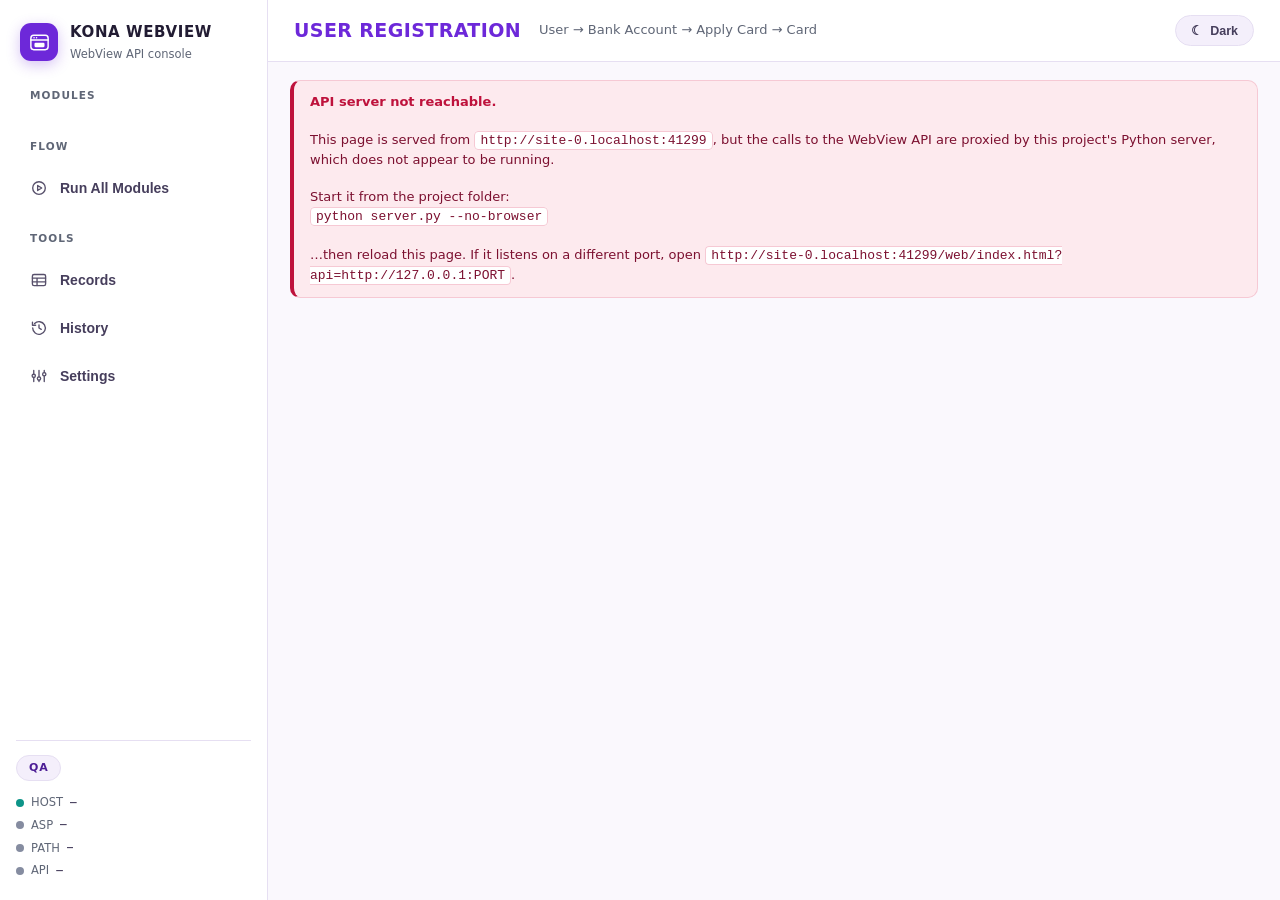
==== web/index.html @ 8cf5c1fc "Commiting the files related to Konaplate webview" ====
<!DOCTYPE html>
<html lang="en">
<head>
<meta charset="utf-8">
<title>KONA WebView Helper</title>
<link rel="stylesheet" href="styles.css">
<script>
  /* set the theme before first paint so there is no flash of the wrong one */
  (function () {
    var saved = null;
    try { saved = localStorage.getItem("konaTheme"); } catch (e) { /* storage blocked */ }
    var dark = saved ? saved === "dark"
      : window.matchMedia && window.matchMedia("(prefers-color-scheme: dark)").matches;
    document.documentElement.setAttribute("data-theme", dark ? "dark" : "light");
  })();
</script>
<link rel="icon" href="data:image/svg+xml,<svg xmlns='http://www.w3.org/2000/svg' viewBox='0 0 32 32'><rect width='32' height='32' rx='8' fill='%236D28D9'/><rect x='6.5' y='8.5' width='19' height='15' rx='3' fill='none' stroke='white' stroke-width='2'/><path d='M6.5 13h19' stroke='white' stroke-width='2'/><rect x='10' y='16' width='12' height='4.6' rx='1.3' fill='white'/></svg>">
</head>
<body>

<div class="shell">

  <!-- ------------------------------------------------ sidebar -->
  <aside class="sidebar">
    <div class="brand">
      <div class="brand__badge">
        <!-- a web view framing a card: the browser chrome plus the card it issues -->
        <svg viewBox="0 0 32 32" width="23" height="23" fill="none" stroke="#fff"
             stroke-width="2" stroke-linejoin="round" stroke-linecap="round">
          <rect x="4" y="6" width="24" height="20" rx="4"/>
          <path d="M4 12.5h24"/>
          <circle cx="8.4" cy="9.3" r="1.05" fill="#fff" stroke="none"/>
          <circle cx="11.9" cy="9.3" r="1.05" fill="#fff" stroke="none"/>
          <rect x="9" y="16.5" width="14" height="6" rx="1.6" fill="#fff" stroke="none"/>
        </svg>
      </div>
      <div>
        <div class="brand__name">KONA WEBVIEW</div>
        <div class="brand__sub">WebView API console</div>
      </div>
    </div>

    <nav class="nav">
      <div class="nav__section">Modules</div>
      <div id="moduleNav" class="nav__group"></div>

      <div class="nav__section">Flow</div>
      <button class="nav__item" data-page="runall">
        <!-- play inside a circle: run the whole chain -->
        <svg class="nav__svg" viewBox="0 0 24 24" fill="none" stroke="currentColor" stroke-width="1.8"
             stroke-linecap="round" stroke-linejoin="round" aria-hidden="true">
          <circle cx="12" cy="12" r="8.4"/><path d="M10.2 8.6 15.6 12l-5.4 3.4z"/>
        </svg> Run All Modules
      </button>

      <div class="nav__section">Tools</div>
      <button class="nav__item" data-page="records">
        <!-- a table: rows of created users and cards -->
        <svg class="nav__svg" viewBox="0 0 24 24" fill="none" stroke="currentColor" stroke-width="1.8"
             stroke-linecap="round" stroke-linejoin="round" aria-hidden="true">
          <rect x="3.2" y="4.6" width="17.6" height="14.8" rx="2.2"/>
          <path d="M3.2 9.4h17.6M3.2 14.4h17.6M9.4 9.4v10"/>
        </svg> Records
      </button>
      <button class="nav__item" data-page="history">
        <!-- a clock with a rewind arrow: past calls -->
        <svg class="nav__svg" viewBox="0 0 24 24" fill="none" stroke="currentColor" stroke-width="1.8"
             stroke-linecap="round" stroke-linejoin="round" aria-hidden="true">
          <path d="M3.6 12a8.4 8.4 0 1 0 2.5-6"/><path d="M3.3 4.2v4.2h4.2"/>
          <path d="M12 7.8V12l3 1.8"/>
        </svg> History
      </button>
      <button class="nav__item" data-page="settings">
        <!-- sliders: the config file -->
        <svg class="nav__svg" viewBox="0 0 24 24" fill="none" stroke="currentColor" stroke-width="1.8"
             stroke-linecap="round" stroke-linejoin="round" aria-hidden="true">
          <path d="M5 4.6v5M5 14v5.4M12 4.6v8.6M12 17.6v1.8M19 4.6v2.8M19 11.8v7.6"/>
          <circle cx="5" cy="11.8" r="2.2"/><circle cx="12" cy="15.4" r="2.2"/><circle cx="19" cy="9.6" r="2.2"/>
        </svg> Settings
      </button>
    </nav>

    <div class="env">
      <span class="env__pill" id="envPill">QA</span>
      <div class="env__row"><i class="dot" id="dotHost"></i> HOST <b id="envHost">—</b></div>
      <div class="env__row"><i class="dot dot--idle"></i> ASP <b id="envAsp">—</b></div>
      <div class="env__row"><i class="dot dot--idle"></i> PATH <b id="envPath">—</b></div>
      <div class="env__row"><i class="dot dot--idle" id="dotApi"></i> API <b id="envApi">—</b></div>
    </div>
  </aside>

  <!-- ------------------------------------------------ main -->
  <main class="main">
    <header class="topbar">
      <h1 id="pageTitle">USER REGISTRATION</h1>
      <div class="crumb">User&nbsp;→&nbsp;Bank Account&nbsp;→&nbsp;Apply Card&nbsp;→&nbsp;Card</div>
      <span class="grow"></span>
      <button class="theme-toggle" id="themeToggle" title="Switch between light and dark">
        <span id="themeIcon">☾</span><span id="themeLabel">Dark</span>
      </button>
    </header>

    <div class="content">

      <!-- ============================== FLOW PAGE -->
      <section class="page" id="page-flow">

        <!-- target -->
        <section class="panel panel--accent">
          <div class="panel__head">
            <span>TARGET</span>
            <span class="panel__hint">Affiliate × webview version · headers are generated per send</span>
          </div>
          <div class="panel__body">
            <div class="row">
              <label class="row__label">Affiliate</label>
              <div class="pills" id="affiliatePills"></div>
            </div>
            <div class="row">
              <label class="row__label">WebView</label>
              <div class="pills" id="versionPills"></div>
            </div>

            <div class="grid">
              <div class="field field--wide">
                <label>Base URL</label>
                <input id="baseUrl" class="mono" spellcheck="false">
              </div>
              <div class="field">
                <label>X-KM-User-AspId</label>
                <input id="aspId" class="mono" spellcheck="false">
              </div>
              <div class="field field--wide">
                <label>X-KM-Access-Key</label>
                <input id="accessKey" class="mono" spellcheck="false">
              </div>
              <div class="field">
                <label>X-KM-Time-Zone</label>
                <input id="timeZone" class="mono" spellcheck="false">
              </div>
              <div class="field field--sm">
                <label>Timeout (s)</label>
                <input id="timeout" class="mono" spellcheck="false">
              </div>
            </div>

            <div class="actions">
              <button class="btn" id="btnPing">Test connection</button>
              <button class="btn" id="btnSaveConn">Save target to config</button>
              <label class="check"><input type="checkbox" id="useProxy"> Use system proxy</label>
              <span class="grow"></span>
              <span class="note" id="connNote"></span>
            </div>
          </div>
        </section>

        <div class="split">

          <!-- request -->
          <section class="panel">
            <div class="panel__head">
              <span>REQUEST</span>
              <span class="panel__hint" id="requestHint">Body · randomized fields</span>
            </div>
            <div class="panel__body">
              <div class="grid">
                <div class="field field--sm">
                  <label>Method</label>
                  <select id="method" class="mono">
                    <option>POST</option><option>GET</option><option>PUT</option>
                    <option>PATCH</option><option>DELETE</option>
                  </select>
                </div>
                <div class="field field--grow">
                  <label>Path</label>
                  <input id="path" class="mono" spellcheck="false">
                </div>
              </div>
              <div class="url" id="urlPreview">—</div>

              <div class="tabs">
                <button class="tab is-active" data-view="form">Form</button>
                <button class="tab" data-view="json">Raw JSON</button>
                <button class="tab" data-view="headers">Extra headers</button>
                <span class="grow"></span>
                <label class="check"><input type="checkbox" id="autoRandom" checked> Randomize before send</label>
                <label class="check"><input type="checkbox" id="saveHistory" checked> Save history</label>
              </div>

              <div class="view" id="view-form"><div id="formFields" class="fields"></div></div>
              <div class="view is-hidden" id="view-json">
                <textarea id="jsonBody" class="mono code" spellcheck="false"></textarea>
              </div>
              <div class="view is-hidden" id="view-headers">
                <p class="note">One <code>Key: value</code> per line. These are added to the generated headers and override them on name clash.</p>
                <textarea id="extraHeaders" class="mono code code--sm" spellcheck="false" placeholder="X-KM-Device-Id: QA-TEST-01"></textarea>
              </div>

              <div class="actions actions--footer">
                <button class="btn btn--primary" id="btnSend">Send Request</button>
                <button class="btn is-hidden" id="btnFetchCard">Fetch card from portal</button>
                <button class="btn" id="btnRandom">Randomize</button>
                <button class="btn" id="btnReset">Reset from config</button>
                <button class="btn" id="btnCurl">Copy cURL</button>
                <button class="btn" id="btnSaveBody">Save body → this target</button>
                <button class="btn" id="btnSaveDefault">Save body → shared default</button>
              </div>
              <div class="note" id="requestNote"></div>
            </div>
          </section>

          <!-- response -->
          <section class="panel">
            <div class="panel__head">
              <span>RESPONSE</span>
              <span class="panel__hint" id="responseMeta">No request sent yet</span>
            </div>
            <div class="panel__body">
              <div class="statusbar">
                <span class="chip chip--idle" id="statusChip">IDLE</span>
                <span class="note mono" id="statusUrl"></span>
              </div>
              <div class="tabs">
                <button class="tab is-active" data-rview="body">Body</button>
                <button class="tab" data-rview="headers">Response headers</button>
                <button class="tab" data-rview="sent">Sent headers</button>
                <button class="tab" data-rview="curl">cURL</button>
              </div>
              <pre class="out" id="out-body">—</pre>
              <pre class="out is-hidden" id="out-headers">—</pre>
              <pre class="out is-hidden" id="out-sent">—</pre>
              <pre class="out is-hidden" id="out-curl">—</pre>
            </div>
          </section>
        </div>

        <!-- session -->
        <section class="panel">
          <div class="panel__head">
            <span>SESSION</span>
            <span class="panel__hint" id="sessionScope">Kept per affiliate × webview version · reuse as {{name}}</span>
          </div>
          <div class="panel__body">
            <div class="chips" id="sessionChips"><span class="note">Empty — send a request and captured values land here</span></div>
            <div class="actions">
              <button class="btn" id="btnLoadSession">Load latest from history</button>
              <button class="btn" id="btnCopySession">Copy JSON</button>
              <button class="btn" id="btnClearSession">Clear this target</button>
              <button class="btn" id="btnClearAllSessions">Clear all targets</button>
              <span class="note" id="sessionOthers"></span>
            </div>
          </div>
        </section>
      </section>

      <!-- ============================== RUN ALL PAGE -->
      <section class="page is-hidden" id="page-runall">
        <section class="panel panel--accent">
          <div class="panel__head">
            <span>RUN ALL MODULES</span>
            <span class="panel__hint">Every module in order, chained on one freshly created user</span>
          </div>
          <div class="panel__body">
            <div class="row">
              <label class="row__label">Target</label>
              <div class="pills" id="runAllTarget"></div>
            </div>

            <div class="actions">
              <label class="check"><input type="checkbox" id="runBoth"> Run V1 and V2, one after the other</label>
              <label class="check"><input type="checkbox" id="runPhysical" checked> Apply a physical card (delivery)</label>
              <label class="check"><input type="checkbox" id="runStopOnFail" checked> Stop on first failure</label>
              <div class="field field--sm">
                <label>Settle (s)</label>
                <input id="runSettle" class="mono" value="8"
                       title="Pause after Bank Account Registration — the ARS record is not visible to the inquiry straight away">
              </div>
            </div>

            <div class="actions actions--footer">
              <button class="btn btn--primary" id="btnRunAll">Run All Modules</button>
              <button class="btn" id="btnRunCancel" disabled>Cancel</button>
              <button class="btn" id="btnRunClear" disabled title="Clear the results above and start fresh">Refresh</button>
              <span class="note" id="runAllNote">Runs User Registration first, then feeds its userId through every later module.</span>
            </div>

            <div id="runProgress" class="runlist"></div>
          </div>
        </section>
      </section>

      <!-- ============================== RECORDS PAGE -->
      <section class="page is-hidden" id="page-records">
        <section class="panel">
          <div class="panel__head">
            <span>REGISTERED USERS &amp; CARDS</span>
            <span class="panel__hint">Built from <code>history\</code> — every successful run is included</span>
          </div>
          <div class="panel__body">
            <div class="stats" id="recordStats"></div>
            <div class="actions">
              <button class="btn" id="btnRefreshRecords">Refresh</button>
              <button class="btn" id="btnRecordsCsv">Download CSV</button>
              <div class="search">
                <svg class="search__icon" viewBox="0 0 24 24" fill="none" stroke="currentColor"
                     stroke-width="2" stroke-linecap="round" aria-hidden="true">
                  <circle cx="10.5" cy="10.5" r="6.2"/><path d="M15.2 15.2 20.5 20.5"/>
                </svg>
                <input id="recordFilter" class="filter" spellcheck="false"
                       placeholder="Search — user ID, login, card no, affiliate, label…">
                <button class="search__clear is-hidden" id="recordFilterClear"
                        title="Clear search" aria-label="Clear search">
                  <svg viewBox="0 0 24 24" fill="none" stroke="currentColor" stroke-width="2.2"
                       stroke-linecap="round" aria-hidden="true">
                    <path d="M6.6 6.6 17.4 17.4M17.4 6.6 6.6 17.4"/>
                  </svg>
                </button>
              </div>
            </div>
            <div class="tablewrap tablewrap--tall">
              <table class="table" id="recordsTable">
                <thead><tr>
                  <th>Registered</th><th>Affiliate</th><th>WV</th><th>User ID</th><th>Login ID</th>
                  <th>Card Apply No</th><th>Mobile Card No</th><th>Physical Card No</th><th>Card Type</th>
                  <th>Next step</th>
                </tr></thead>
                <tbody></tbody>
              </table>
            </div>
            <p class="note" id="recordsNote"></p>
          </div>
        </section>
      </section>

      <!-- ============================== HISTORY PAGE -->
      <section class="page is-hidden" id="page-history">
        <section class="panel">
          <div class="panel__head">
            <span>HISTORY</span>
            <span class="panel__hint">Every call is stored in <code>history\</code> as request + response</span>
          </div>
          <div class="panel__body">
            <div class="actions">
              <button class="btn" id="btnRefreshHistory">Refresh</button>
              <span class="note" id="historyNote"></span>
            </div>
            <div class="tablewrap">
              <table class="table" id="historyTable">
                <thead><tr><th>Time</th><th>Feature</th><th>Affiliate</th><th>WebView</th><th>Status</th><th>ms</th></tr></thead>
                <tbody></tbody>
              </table>
            </div>
            <pre class="out" id="historyDetail">Select a row to see the full request and response</pre>
          </div>
        </section>
      </section>

      <!-- ============================== SETTINGS PAGE -->
      <section class="page is-hidden" id="page-settings">
        <section class="panel panel--accent">
          <div class="panel__head">
            <span>CONFIG.JSON</span>
            <span class="panel__hint">Single source of truth for every request input</span>
          </div>
          <div class="panel__body">
            <p class="note">
              <b>targets</b> — base URL, AspId, access key and endpoint paths per affiliate × version ·
              <b>features[x].body</b> — the default request body ·
              <b>features[x].overrides.TARGET.VERSION</b> — values deep-merged on top for one affiliate+version ·
              <b>features[x].randomize</b> — fields regenerated every send ·
              <b>randomFields</b> — how each random value is built.
            </p>
            <textarea id="configRaw" class="mono code code--tall" spellcheck="false"></textarea>
            <div class="actions actions--footer">
              <button class="btn btn--primary" id="btnSaveConfig">Save config.json</button>
              <button class="btn" id="btnReloadConfig">Reload from disk</button>
              <span class="note" id="configNote"></span>
            </div>
          </div>
        </section>
      </section>

    </div>
  </main>
</div>

<div class="toast" id="toast"></div>
<script src="app.js"></script>
</body>
</html>
---- web/styles.css ----
/* KONA WebView Helper - light + dark console theme
   Lavender/purple brand with turquoise and amber reserved for status.
   Dark mode is a variable swap on [data-theme="dark"]; every rule below reads tokens, so the
   two themes cannot drift apart. Semantic tokens:
     --accent       purple for TEXT, borders and icons on a page surface
     --accent-fill  purple as a BACKGROUND (primary button, active nav/pill/tab)
     --on-accent    text drawn on --accent-fill
   In light mode --accent and --accent-fill are the same purple; in dark they differ, because a
   purple light enough to read on a dark card is too light to carry white text.                */
:root{
  color-scheme:light;
  --bg:#FAF8FD;
  --surface:#FFFFFF;
  --surface-2:#F4EFFB;
  --surface-3:#EDE6F7;
  --line:#E6DFF2;
  --line-soft:#F0EBF8;
  --line-hover:#D5C9EC;
  --accent:#6D28D9;
  --accent-fill:#6D28D9;
  --accent-fill-hover:#5B21B6;
  --on-accent:#FFFFFF;
  --accent-ink:#4C1D95;
  --accent-glow:rgba(109,40,217,.28);
  --accent-ring:rgba(109,40,217,.15);
  --teal:#0D9488;
  --teal-text:#0B7A70;
  --teal-bg:#DCF5F1;
  --amber:#D97706;
  --text:#221C33;
  --text-soft:#463E5C;
  --muted:#5F6676;
  --dot-idle:#858CA0;
  --ok:#166534;
  --ok-bg:#E7F6EC;
  --bad:#BE123C;
  --bad-bg:#FDEAEE;
  --bad-line:#F6C9D4;
  --bad-ink:#7C1030;
  --toast-bg:#2E1065;
  --shadow:rgba(34,28,51,.04);
  --shadow-strong:rgba(46,16,101,.35);
  --mono:Consolas,"Cascadia Mono","Courier New","Malgun Gothic",monospace;
}

[data-theme="dark"]{
  color-scheme:dark;
  --bg:#130C1F;
  --surface:#1B1430;
  --surface-2:#251B3D;
  --surface-3:#30234C;
  --line:#3A2D55;
  --line-soft:#2A2042;
  --line-hover:#53427A;
  --accent:#C4A9FB;
  --accent-fill:#7C3AED;
  --accent-fill-hover:#8B50F5;
  --on-accent:#FFFFFF;
  --accent-ink:#DBCBFF;
  --accent-glow:rgba(124,58,237,.45);
  --accent-ring:rgba(196,169,251,.25);
  --teal:#2DD4BF;
  --teal-text:#5EE7D4;
  --teal-bg:#10322F;
  --amber:#F2A93B;
  --text:#EFE9FA;
  --text-soft:#CCC1E4;
  --muted:#9E93B6;
  --dot-idle:#6F6388;
  --ok:#5FD98B;
  --ok-bg:#16301F;
  --bad:#FF93AA;
  --bad-bg:#371522;
  --bad-line:#5A2435;
  --bad-ink:#FFC2CF;
  --toast-bg:#2A1F45;
  --shadow:rgba(0,0,0,.35);
  --shadow-strong:rgba(0,0,0,.6);
}

*{box-sizing:border-box}
html,body{height:100%}
body{
  margin:0;background:var(--bg);color:var(--text);
  font:14px/1.45 "Segoe UI","Malgun Gothic",system-ui,sans-serif;
}
.is-hidden{display:none !important}
.grow{flex:1}
code{font-family:var(--mono);background:var(--surface-2);color:var(--accent-ink);padding:1px 5px;border-radius:4px}

/* ----------------------------------------------------------- shell */
.shell{display:grid;grid-template-columns:268px 1fr;height:100vh}

/* ----------------------------------------------------------- sidebar */
.sidebar{background:var(--surface);border-right:1px solid var(--line);
  display:flex;flex-direction:column;padding:18px 16px;color:var(--text)}
.brand{display:flex;gap:12px;align-items:center;padding:4px 4px 18px}
.brand__badge{
  width:38px;height:38px;border-radius:11px;background:var(--accent-fill);
  display:grid;place-items:center;flex:0 0 auto;box-shadow:0 4px 14px var(--accent-glow);
}
.brand__name{font-weight:800;font-size:15px;letter-spacing:.6px;color:var(--text)}
.brand__sub{font-size:11.5px;color:var(--muted);margin-top:2px}

.nav{display:flex;flex-direction:column;gap:6px;margin-top:6px}
.nav__item{
  display:flex;align-items:center;gap:12px;width:100%;
  padding:12px 14px;border:0;border-radius:10px;background:transparent;
  color:var(--text-soft);font:600 14px/1 "Segoe UI",sans-serif;cursor:pointer;text-align:left;
}
.nav__item:hover{background:var(--surface-2);color:var(--accent)}
.nav__item.is-active{background:var(--accent-fill);color:var(--on-accent);box-shadow:0 4px 12px var(--accent-glow)}

/* ----------------------------------------------------------- sidebar groups */
.nav__section{
  font-size:10.5px;font-weight:800;letter-spacing:1.1px;text-transform:uppercase;
  color:var(--muted);padding:16px 14px 7px;
}
.nav__section:first-child{padding-top:2px}
.nav__group{display:flex;flex-direction:column;gap:3px}
.nav__item--sub{font-weight:600;font-size:13px;padding:9px 12px;gap:10px}
.nav__svg{width:18px;height:18px;flex:0 0 auto;opacity:.9}
.nav__item.is-active .nav__svg{opacity:1}
.nav__item--sub.is-todo{color:var(--muted)}
.nav__item--sub.is-todo .nav__svg{opacity:.6}
.nav__item--sub.is-todo::after{content:" \00b7 not set";font-size:10.5px;font-weight:500;opacity:.85}

.env{margin-top:auto;border-top:1px solid var(--line);padding-top:14px;font-size:11.5px}
.env__pill{
  display:inline-block;background:var(--surface-2);color:var(--accent-ink);font-weight:800;
  letter-spacing:.8px;padding:4px 12px;border-radius:999px;margin-bottom:10px;font-size:11px;
  border:1px solid var(--line);
}
.env__row{display:flex;align-items:center;gap:7px;color:var(--muted);padding:3px 0}
.env__row b{color:var(--text-soft);font-weight:600;font-family:var(--mono);font-size:11px;
  overflow:hidden;text-overflow:ellipsis;white-space:nowrap}
.dot{width:8px;height:8px;border-radius:50%;background:var(--teal);flex:0 0 auto}
.dot--idle{background:var(--dot-idle)}
.dot--bad{background:var(--amber)}

/* ----------------------------------------------------------- main */
.main{display:flex;flex-direction:column;min-width:0;background:var(--bg)}
.topbar{
  background:var(--surface);border-bottom:1px solid var(--line);
  padding:15px 26px;display:flex;align-items:center;gap:18px;
}
.topbar h1{margin:0;font-size:19px;letter-spacing:.4px;color:var(--accent);font-weight:800}
.crumb{color:var(--muted);font-size:13px}
.theme-toggle{
  border:1px solid var(--line);background:var(--surface-2);border-radius:999px;
  padding:7px 15px;font:700 12.5px "Segoe UI",sans-serif;color:var(--text-soft);cursor:pointer;
  display:flex;align-items:center;gap:7px;flex:0 0 auto;
}
.theme-toggle:hover{border-color:var(--accent);color:var(--accent)}
.content{padding:18px 22px 28px;overflow:auto;flex:1}
.page{display:flex;flex-direction:column;gap:16px}

/* ----------------------------------------------------------- panels */
.panel{background:var(--surface);border:1px solid var(--line);border-radius:12px;overflow:hidden;
  box-shadow:0 1px 2px var(--shadow)}
.panel--accent{border:2px solid var(--accent);box-shadow:0 4px 18px var(--accent-ring)}
.panel__head{
  background:var(--surface-2);color:var(--accent);padding:13px 18px;display:flex;
  justify-content:space-between;align-items:center;gap:16px;font-weight:800;letter-spacing:.8px;
  font-size:13.5px;border-bottom:1px solid var(--line);
}
.panel__hint{font-weight:500;letter-spacing:0;font-size:12px;color:var(--muted);text-align:right}
.panel__hint code{background:var(--surface);color:var(--accent-ink);border:1px solid var(--line)}
.panel__body{padding:16px 18px}
.split{display:grid;grid-template-columns:1fr 1fr;gap:16px;align-items:start}
@media(max-width:1280px){.split{grid-template-columns:1fr}}

/* ----------------------------------------------------------- controls */
.row{display:flex;align-items:center;gap:14px;margin-bottom:10px}
.row__label{width:86px;font-weight:700;font-size:11.5px;color:var(--muted);letter-spacing:.6px;text-transform:uppercase}
.pills{display:flex;gap:8px;flex-wrap:wrap}
.pill{
  border:1px solid var(--line);background:var(--surface);border-radius:999px;padding:8px 18px;
  font-weight:700;font-size:13px;color:var(--text-soft);cursor:pointer;
}
.pill:hover{border-color:var(--accent);color:var(--accent);background:var(--surface-2)}
.pill.is-on{background:var(--accent-fill);border-color:var(--accent-fill);color:var(--on-accent)}
/* offered but not usable yet - no access key configured for that target */
.pill--todo{color:var(--muted);border-style:dashed}
.pill--todo::after{content:" \00b7 no key";font-size:10.5px;font-weight:600;opacity:.85}
.pill--todo.is-on{background:var(--surface-3);border-color:var(--amber);color:var(--text-soft)}

.grid{display:flex;flex-wrap:wrap;gap:12px;margin-top:6px}
.field{display:flex;flex-direction:column;gap:5px;min-width:180px}
.field--wide{flex:2 1 320px}
.field--grow{flex:3 1 280px}
.field--sm{width:120px;min-width:120px;flex:0 0 auto}
.field label{font-size:11px;font-weight:700;color:var(--muted);letter-spacing:.7px;text-transform:uppercase}
input,select,textarea{
  font-family:inherit;font-size:13.5px;color:var(--text);background:var(--surface);
  border:1px solid var(--line);border-radius:9px;padding:9px 11px;outline:none;width:100%;
}
input:hover,select:hover,textarea:hover{border-color:var(--line-hover)}
input:focus,select:focus,textarea:focus{border-color:var(--accent);box-shadow:0 0 0 3px var(--accent-ring)}
.mono{font-family:var(--mono);font-size:13px}
.code{width:100%;min-height:330px;resize:vertical;line-height:1.5;background:var(--surface)}
.code--sm{min-height:110px}
.code--tall{min-height:520px}
.url{
  margin:10px 0 2px;font-family:var(--mono);font-size:12px;color:var(--text-soft);
  background:var(--surface-2);border:1px solid var(--line);border-radius:8px;padding:7px 10px;
  overflow:hidden;text-overflow:ellipsis;white-space:nowrap;
}

.btn{
  border:1px solid var(--line);background:var(--surface);border-radius:9px;padding:9px 15px;
  font:700 13px "Segoe UI",sans-serif;color:var(--text-soft);cursor:pointer;
}
.btn:hover{background:var(--surface-2);border-color:var(--accent);color:var(--accent)}
.btn:disabled{opacity:.55;cursor:default}
.btn--primary{background:var(--accent-fill);border-color:var(--accent-fill);color:var(--on-accent);
  padding:10px 24px;box-shadow:0 2px 8px var(--accent-ring)}
.btn--primary:hover{background:var(--accent-fill-hover);border-color:var(--accent-fill-hover);color:var(--on-accent)}
.actions{display:flex;align-items:center;gap:9px;flex-wrap:wrap;margin-top:12px}
.actions--footer{border-top:1px solid var(--line-soft);padding-top:13px;margin-top:14px}
.check{display:flex;align-items:center;gap:6px;font-size:12.5px;color:var(--text-soft);font-weight:600;cursor:pointer}
.check input{width:auto;accent-color:var(--accent-fill)}
.note{font-size:12px;color:var(--muted)}

/* ----------------------------------------------------------- tabs */
.tabs{display:flex;align-items:center;gap:6px;border-bottom:1px solid var(--line);margin:14px 0 12px;padding-bottom:9px;flex-wrap:wrap}
.tab{
  border:1px solid transparent;background:transparent;border-radius:8px;padding:6px 13px;
  font:700 12.5px "Segoe UI",sans-serif;color:var(--muted);cursor:pointer;
}
.tab:hover{background:var(--surface-2);color:var(--accent)}
.tab.is-active{background:var(--accent-fill);color:var(--on-accent)}

/* ----------------------------------------------------------- dynamic form */
.fields{display:flex;flex-direction:column;gap:8px;max-height:430px;overflow:auto;padding-right:4px}
.frow{display:grid;grid-template-columns:185px 1fr;align-items:center;gap:12px}
.frow>label{font-size:12px;font-weight:700;color:var(--text-soft);display:flex;align-items:center;gap:7px}
.frow input,.frow select,.frow textarea{background:var(--surface)}
.frow textarea{min-height:52px;resize:vertical}
.frow--auto input{background:var(--surface-2);color:var(--accent);font-weight:600}
.fgroup{margin-top:10px;padding-top:9px;border-top:1px solid var(--line-soft);font-size:11px;font-weight:800;
  letter-spacing:.8px;color:var(--muted);text-transform:uppercase}
.tag{background:var(--accent-fill);color:var(--on-accent);border-radius:999px;font-size:9.5px;font-weight:800;
  letter-spacing:.5px;padding:2px 7px}
.tag--type{background:var(--surface-3);color:var(--accent-ink)}
.tag--ok{background:var(--ok-bg);color:var(--ok);text-transform:none;letter-spacing:0}
.tag--warn{background:var(--bad-bg);color:var(--bad);text-transform:none;letter-spacing:0}

/* ----------------------------------------------------------- response */
.statusbar{display:flex;align-items:center;gap:12px;min-height:28px}
.chip{border-radius:999px;padding:4px 13px;font-weight:800;font-size:12px;letter-spacing:.5px}
.chip--idle{background:var(--surface-3);color:var(--muted)}
.chip--ok{background:var(--ok-bg);color:var(--ok)}
.chip--bad{background:var(--bad-bg);color:var(--bad)}
.chip--busy{background:var(--surface-2);color:var(--accent)}
.out{
  font-family:var(--mono);font-size:12.5px;line-height:1.5;background:var(--surface);
  border:1px solid var(--line);color:var(--text-soft);
  border-radius:10px;padding:12px;margin:0;max-height:430px;overflow:auto;white-space:pre-wrap;word-break:break-word;
}

/* ----------------------------------------------------------- session + history */
.chips{display:flex;flex-wrap:wrap;gap:8px}
.schip{background:var(--surface-2);border:1px solid var(--line);border-radius:8px;
  padding:6px 11px;font-family:var(--mono);font-size:12px;color:var(--text-soft);cursor:pointer}
.schip b{color:var(--accent);font-weight:800}
.schip:hover{background:var(--surface-3);border-color:var(--accent)}
.tablewrap{max-height:320px;overflow:auto;border:1px solid var(--line);border-radius:10px;margin:10px 0}
.tablewrap--tall{max-height:min(58vh,620px)}

/* record ledger */
.stats{display:flex;gap:10px;flex-wrap:wrap;margin-bottom:4px}
.stat{background:var(--surface-2);border:1px solid var(--line);border-radius:9px;
  padding:8px 14px;font-size:12.5px;color:var(--text-soft);font-weight:600}
.stat b{font-size:16px;color:var(--accent);margin-right:5px;font-weight:800}
.stat--virtual b{color:var(--teal-text)}
.stat--physical b{color:var(--accent-ink)}
.search{position:relative;display:flex;align-items:center;flex:1 1 260px;min-width:220px;max-width:460px}
.search .filter{width:100%;padding-left:36px;padding-right:36px}
.search__icon{position:absolute;left:12px;width:15px;height:15px;color:var(--muted);pointer-events:none}
.search:focus-within .search__icon{color:var(--accent)}
.search__clear{
  position:absolute;right:7px;display:grid;place-items:center;width:24px;height:24px;
  border:0;border-radius:7px;background:transparent;color:var(--muted);cursor:pointer;padding:0;
}
.search__clear svg{width:13px;height:13px}
.search__clear:hover{background:var(--surface-3);color:var(--accent)}
.lbl{display:inline-block;border-radius:999px;padding:3px 11px;font-size:11px;font-weight:800;
  letter-spacing:.3px;font-family:"Segoe UI",sans-serif;white-space:nowrap}
.lbl--physical{background:var(--surface-3);color:var(--accent-ink)}
.lbl--virtual{background:var(--teal-bg);color:var(--teal-text)}
.lbl--none{background:var(--surface-3);color:var(--muted)}
.btn--mini{padding:4px 11px;font-size:11.5px;border-radius:7px;white-space:nowrap;
  font-family:"Segoe UI",sans-serif}
.done{color:var(--ok);font-weight:700;font-size:11px;letter-spacing:.3px;
  font-family:"Segoe UI",sans-serif}

.table{width:100%;border-collapse:collapse;font-size:12.5px}
.table th{position:sticky;top:0;background:var(--surface-2);text-align:left;padding:9px 12px;
  font-size:11px;letter-spacing:.7px;text-transform:uppercase;color:var(--muted);border-bottom:1px solid var(--line)}
.table td{padding:8px 12px;border-bottom:1px solid var(--line-soft);font-family:var(--mono);color:var(--text-soft)}
.table tbody tr{cursor:pointer}
.table tbody tr:hover{background:var(--bg)}
.table tr.is-sel{background:var(--surface-2)}
.st-ok{color:var(--ok);font-weight:700}
.st-bad{color:var(--bad);font-weight:700}

/* ----------------------------------------------------------- run all */
.runlist{margin-top:16px;display:flex;flex-direction:column;gap:6px}
.runhead{
  margin-top:10px;padding:9px 14px;border-radius:9px;background:var(--surface-2);
  border:1px solid var(--line);font-weight:800;letter-spacing:.7px;font-size:12px;
  text-transform:uppercase;color:var(--accent);
}
.runstep{
  display:grid;grid-template-columns:20px 220px 1fr;align-items:center;gap:12px;
  padding:9px 14px;border:1px solid var(--line);border-radius:9px;background:var(--surface);font-size:13px;
}
.runstep__name{font-weight:700;color:var(--text-soft)}
.runstep__msg{font-family:var(--mono);font-size:12px;color:var(--muted);overflow:hidden;text-overflow:ellipsis}
.runstep__mark{width:11px;height:11px;border-radius:50%;background:var(--line-hover);justify-self:center}
.runstep.is-busy .runstep__mark{background:var(--accent-fill);animation:runpulse 1s ease-in-out infinite}
.runstep.is-busy .runstep__msg{color:var(--accent)}
.runstep.is-ok .runstep__mark{background:var(--ok)}
.runstep.is-ok .runstep__msg{color:var(--ok)}
.runstep.is-warn .runstep__mark{background:var(--amber)}
.runstep.is-warn .runstep__msg{color:var(--amber)}
.runstep.is-fail{border-color:var(--bad-line);background:var(--bad-bg)}
.runstep.is-fail .runstep__mark{background:var(--bad)}
.runstep.is-fail .runstep__msg{color:var(--bad)}
.runstep.is-skip{opacity:.65}
@keyframes runpulse{0%,100%{opacity:1}50%{opacity:.35}}
.runsummary{
  margin:4px 0 6px;padding:11px 14px;border-radius:9px;font-weight:700;font-size:13px;
  border:1px solid var(--line);
}
.runsummary.is-ok{background:var(--ok-bg);color:var(--ok);border-color:var(--ok)}
.runsummary.is-bad{background:var(--bad-bg);color:var(--bad);border-color:var(--bad-line)}

/* ----------------------------------------------------------- banner */
.banner{
  background:var(--bad-bg);border:1px solid var(--bad-line);border-left:4px solid var(--bad);
  color:var(--bad-ink);border-radius:10px;padding:12px 16px;font-size:13px;
}
.banner b{color:var(--bad)}
.banner code{background:var(--surface);color:var(--bad-ink);border:1px solid var(--bad-line)}

/* ----------------------------------------------------------- toast */
.toast{
  position:fixed;right:22px;bottom:22px;background:var(--toast-bg);color:#fff;
  padding:12px 18px;border-radius:10px;font-size:13px;font-weight:600;opacity:0;
  transform:translateY(10px);transition:.22s;pointer-events:none;max-width:460px;
  box-shadow:0 10px 28px var(--shadow-strong);border-left:4px solid var(--accent);
}
.toast.is-on{opacity:1;transform:none}
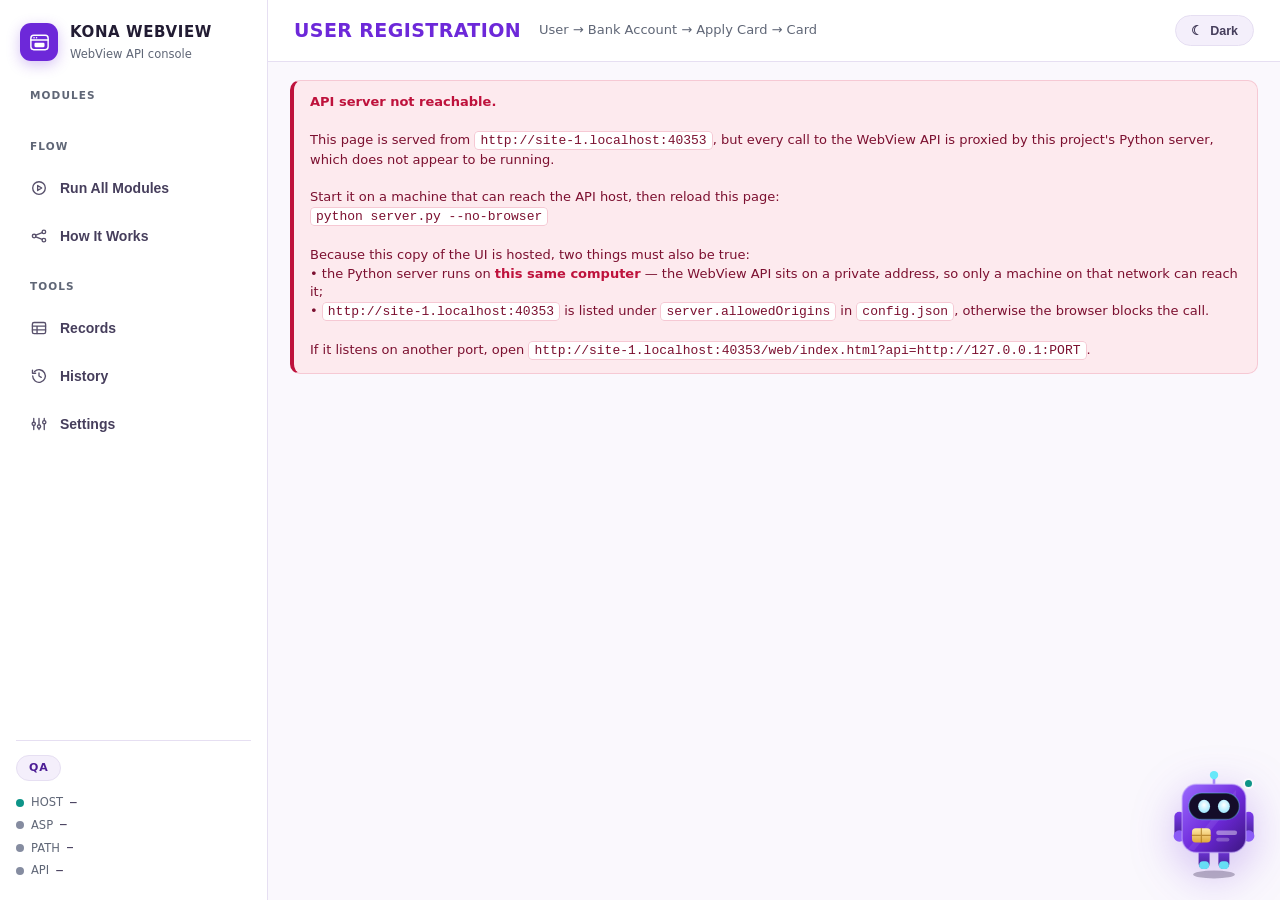
==== commit 6e8272af: "Update AI Agent, Create How It works and also works on Two menu's (User Reg, Bank AC Reg)" ====
--- a/web/index.html
+++ b/web/index.html
@@ -4,6 +4,8 @@
 <meta charset="utf-8">
 <title>KONA WebView Helper</title>
 <link rel="stylesheet" href="styles.css">
+<link rel="stylesheet" href="flowchart.css">
+<link rel="stylesheet" href="assistant.css">
 <script>
   /* set the theme before first paint so there is no flash of the wrong one */
   (function () {
@@ -52,6 +54,15 @@
           <circle cx="12" cy="12" r="8.4"/><path d="M10.2 8.6 15.6 12l-5.4 3.4z"/>
         </svg> Run All Modules
       </button>
+      <button class="nav__item" data-page="howitworks">
+        <!-- three linked nodes: the shape of the chain this page explains -->
+        <svg class="nav__svg" viewBox="0 0 24 24" fill="none" stroke="currentColor" stroke-width="1.8"
+             stroke-linecap="round" stroke-linejoin="round" aria-hidden="true">
+          <circle cx="5.5" cy="12" r="2.4"/><circle cx="18.5" cy="6.5" r="2.4"/>
+          <circle cx="18.5" cy="17.5" r="2.4"/>
+          <path d="M7.7 10.9 16.3 7.6M7.7 13.1 16.3 16.4"/>
+        </svg> How It Works
+      </button>
 
       <div class="nav__section">Tools</div>
       <button class="nav__item" data-page="records">
@@ -121,6 +132,22 @@
               <div class="pills" id="versionPills"></div>
             </div>
 
+            <div class="row">
+              <label class="row__label">Project</label>
+              <div class="projectrow">
+                <select id="projectPick" class="mono"></select>
+                <input id="projectName" class="mono" spellcheck="false" hidden
+                       placeholder="Project Name exactly as it appears in the portal">
+                <button class="btn" id="btnRefreshProjects" title="Re-read this affiliate&#39;s projects from the portal">&#8635;</button>
+                <button class="btn" id="btnLoadProject">Load from portal</button>
+              </div>
+            </div>
+            <p class="note" id="projectNote">
+              Pick one of this affiliate&#39;s own projects and load it: the ASP ID and Access Key
+              below are filled from that project, and only that project&#39;s card services become
+              the serviceId choices on Apply Card.
+            </p>
+
             <div class="grid">
               <div class="field field--wide">
                 <label>Base URL</label>
@@ -163,6 +190,13 @@
               <span class="panel__hint" id="requestHint">Body · randomized fields</span>
             </div>
             <div class="panel__body">
+              <!-- shown only for a module that has variants: each one is its own cURL -->
+              <div class="row row--variant is-hidden" id="variantRow">
+                <label class="row__label">Request</label>
+                <div class="pills" id="variantPills"></div>
+              </div>
+              <p class="note variantnote is-hidden" id="variantNote"></p>
+
               <div class="grid">
                 <div class="field field--sm">
                   <label>Method</label>
@@ -258,7 +292,7 @@
         <section class="panel panel--accent">
           <div class="panel__head">
             <span>RUN ALL MODULES</span>
-            <span class="panel__hint">Every module in order, chained on one freshly created user</span>
+            <span class="panel__hint">The modules you tick, in order, chained on one user</span>
           </div>
           <div class="panel__body">
             <div class="row">
@@ -266,9 +300,31 @@
               <div class="pills" id="runAllTarget"></div>
             </div>
 
+            <div class="row">
+              <label class="row__label">Project</label>
+              <div class="projectrow">
+                <select id="runProjectPick" class="mono"></select>
+                <input id="runProjectName" class="mono" spellcheck="false" hidden
+                       placeholder="Project Name exactly as it appears in the portal">
+                <button class="btn" id="btnRunLoadProject">Load from portal</button>
+              </div>
+            </div>
+            <div class="row">
+              <label class="row__label">Service ID</label>
+              <div class="projectrow">
+                <select id="runServiceId" class="mono select--narrow"></select>
+              </div>
+            </div>
+            <p class="note" id="runProjectNote"></p>
+
+            <div class="row">
+              <label class="row__label">Modules</label>
+              <div class="modpicks" id="runModules"></div>
+            </div>
+            <p class="note" id="runModulesNote"></p>
+
             <div class="actions">
               <label class="check"><input type="checkbox" id="runBoth"> Run V1 and V2, one after the other</label>
-              <label class="check"><input type="checkbox" id="runPhysical" checked> Apply a physical card (delivery)</label>
               <label class="check"><input type="checkbox" id="runStopOnFail" checked> Stop on first failure</label>
               <div class="field field--sm">
                 <label>Settle (s)</label>
@@ -281,10 +337,50 @@
               <button class="btn btn--primary" id="btnRunAll">Run All Modules</button>
               <button class="btn" id="btnRunCancel" disabled>Cancel</button>
               <button class="btn" id="btnRunClear" disabled title="Clear the results above and start fresh">Refresh</button>
-              <span class="note" id="runAllNote">Runs User Registration first, then feeds its userId through every later module.</span>
+              <span class="note" id="runAllNote">Runs the ticked modules in order, feeding each result into the next.</span>
             </div>
 
             <div id="runProgress" class="runlist"></div>
+          </div>
+        </section>
+      </section>
+
+      <!-- ============================== HOW IT WORKS PAGE -->
+      <section class="page is-hidden" id="page-howitworks">
+        <section class="panel panel--accent">
+          <div class="panel__head">
+            <span>THE CHAIN</span>
+            <span class="panel__hint">Six calls, each one feeding the next</span>
+          </div>
+          <div class="panel__body">
+            <div class="flowbar">
+              <button class="btn btn--primary" id="flowPlay">Play</button>
+              <button class="btn" id="flowRecord" title="Record the animation as an MP4 file">
+                Download MP4</button>
+              <span class="flowbar__state" id="flowState"></span>
+              <span class="flowbar__spacer"></span>
+              <span class="flowbar__hint">Click any step to read about it</span>
+            </div>
+            <p class="note flowrec" id="flowRecNote" hidden></p>
+
+            <div class="flowwrap" id="flowChainHost"></div>
+
+            <div class="flowlegend">
+              <span class="flowlegend__i"><span class="flowlegend__sw flowlegend__sw--now"></span>
+                Running now</span>
+              <span class="flowlegend__i"><span class="flowlegend__sw flowlegend__sw--done"></span>
+                Done, value captured</span>
+              <span class="flowlegend__i"><span class="flowlegend__sw"></span>Waiting</span>
+              <span class="flowlegend__i"><span class="flowlegend__sw flowlegend__sw--portal"></span>
+                Comes from the User Portal</span>
+            </div>
+
+            <div class="flowdetail" id="flowDetail"></div>
+
+            <p class="note" style="margin-top:12px">
+              The written version of all this, for someone who has never opened the tool, is
+              <code>docs/HOW-IT-WORKS.md</code> in the project folder.
+            </p>
           </div>
         </section>
       </section>
@@ -320,7 +416,8 @@
             <div class="tablewrap tablewrap--tall">
               <table class="table" id="recordsTable">
                 <thead><tr>
-                  <th>Registered</th><th>Affiliate</th><th>WV</th><th>User ID</th><th>Login ID</th>
+                  <th>Registered</th><th>Affiliate</th><th>WV</th><th>Project Name</th>
+                  <th>User ID</th><th>Login ID</th>
                   <th>Card Apply No</th><th>Mobile Card No</th><th>Physical Card No</th><th>Card Type</th>
                   <th>Next step</th>
                 </tr></thead>
@@ -346,7 +443,7 @@
             </div>
             <div class="tablewrap">
               <table class="table" id="historyTable">
-                <thead><tr><th>Time</th><th>Feature</th><th>Affiliate</th><th>WebView</th><th>Status</th><th>ms</th></tr></thead>
+                <thead><tr><th>Time</th><th>Feature</th><th>Affiliate</th><th>WebView</th><th>Project Name</th><th>Status</th><th>ms</th></tr></thead>
                 <tbody></tbody>
               </table>
             </div>
@@ -386,5 +483,8 @@
 
 <div class="toast" id="toast"></div>
 <script src="app.js"></script>
+<script src="flowchart.js"></script>
+<script src="flowvideo.js"></script>
+<script src="assistant.js"></script>
 </body>
 </html>
--- a/web/styles.css
+++ b/web/styles.css
@@ -182,7 +182,6 @@
 .pill.is-on{background:var(--accent-fill);border-color:var(--accent-fill);color:var(--on-accent)}
 /* offered but not usable yet - no access key configured for that target */
 .pill--todo{color:var(--muted);border-style:dashed}
-.pill--todo::after{content:" \00b7 no key";font-size:10.5px;font-weight:600;opacity:.85}
 .pill--todo.is-on{background:var(--surface-3);border-color:var(--amber);color:var(--text-soft)}
 
 .grid{display:flex;flex-wrap:wrap;gap:12px;margin-top:6px}
@@ -220,6 +219,21 @@
 .actions--footer{border-top:1px solid var(--line-soft);padding-top:13px;margin-top:14px}
 .check{display:flex;align-items:center;gap:6px;font-size:12.5px;color:var(--text-soft);font-weight:600;cursor:pointer}
 .check input{width:auto;accent-color:var(--accent-fill)}
+
+/* Run All module picker - one tick box per module, wrapping across the row */
+.modpicks{display:flex;align-items:center;gap:8px 16px;flex-wrap:wrap;flex:1 1 auto;min-width:0}
+.modpick{display:flex;align-items:center;gap:6px;font-size:12.5px;font-weight:600;
+  color:var(--text-soft);cursor:pointer;white-space:nowrap}
+.modpick input{width:auto;accent-color:var(--accent-fill)}
+/* a module that belongs under another one is marked the same way as in the sidebar */
+.modpick--child{color:var(--muted);padding-left:11px;border-left:2px solid var(--line)}
+/* the card type belongs to Apply Card, so it is indented under it rather than listed beside it */
+.modpick--sub{font-weight:500;color:var(--muted);margin-left:-6px;padding-left:12px;
+  border-left:2px solid var(--line)}
+.modpick--sub.is-off{opacity:.5}
+.btn--link{background:none;border:none;padding:0 2px;color:var(--accent);font-weight:700;
+  font-size:12px;text-decoration:underline;cursor:pointer}
+.btn--link:hover{color:var(--accent-fill)}
 .note{font-size:12px;color:var(--muted)}
 
 /* ----------------------------------------------------------- tabs */
@@ -233,8 +247,20 @@
 
 /* ----------------------------------------------------------- dynamic form */
 .fields{display:flex;flex-direction:column;gap:8px;max-height:430px;overflow:auto;padding-right:4px}
-.frow{display:grid;grid-template-columns:185px 1fr;align-items:center;gap:12px}
-.frow>label{font-size:12px;font-weight:700;color:var(--text-soft);display:flex;align-items:center;gap:7px}
+/* the variant switcher: one module page, several separate requests behind it */
+.row--variant{margin-bottom:10px}
+/* a small info mark on anything that carries its own tooltip, so the hover is discoverable */
+.pill--hint::after,.modpick--hint::after{content:" \24D8";opacity:.7;font-size:11px}
+.variantnote{margin:-4px 0 12px;font-size:11.5px}
+.row--variant.is-hidden,.variantnote.is-hidden{display:none}
+
+.frow{display:grid;grid-template-columns:210px minmax(0,1fr);align-items:center;gap:12px}
+/* The label holds the field name plus its resolved-value tag. It may wrap onto a second line -
+   a long name with a long value does not fit one - and the row grows to show it. It must NOT
+   be clipped: that is what hid the cardApplyNo tag while the shorter userId one showed. */
+.frow>label{font-size:12px;font-weight:700;color:var(--text-soft);display:flex;
+  align-items:center;flex-wrap:wrap;gap:4px 7px;min-width:0;padding:3px 0}
+.frow>label .tag{max-width:100%;overflow:hidden;text-overflow:ellipsis;white-space:nowrap}
 .frow input,.frow select,.frow textarea{background:var(--surface)}
 .frow textarea{min-height:52px;resize:vertical}
 .frow--auto input{background:var(--surface-2);color:var(--accent);font-weight:600}
@@ -353,3 +379,12 @@
   box-shadow:0 10px 28px var(--shadow-strong);border-left:4px solid var(--accent);
 }
 .toast.is-on{opacity:1;transform:none}
+
+/* ----------------------------------------------------------- project row */
+.projectrow{display:flex;gap:9px;align-items:center;flex:1 1 auto;min-width:0}
+.projectrow input,.projectrow select{flex:1 1 auto;min-width:0}
+.projectrow input[hidden]{display:none}
+.projectrow .btn{flex:0 0 auto}
+/* the refresh glyph sits next to Load from portal - keep it square, not word-width */
+#btnRefreshProjects{padding:0 11px;font-size:15px;line-height:1}
+.select--narrow{max-width:340px}
--- a/web/flowchart.css
+++ b/web/flowchart.css
@@ -0,0 +1,146 @@
+/* ============================================================================
+   How It Works - the two animated diagrams.
+   Every colour is a theme token, so the diagrams follow light and dark mode
+   without a second set of rules.
+   ========================================================================== */
+
+.flowwrap{
+  overflow-x:auto;padding:4px 0 8px;
+  background:
+    radial-gradient(circle at 18% 0%,var(--accent-ring),transparent 58%),
+    var(--surface-2);
+  border:1px solid var(--line);border-radius:14px;
+}
+.flowsvg{display:block;width:100%;min-width:980px;height:auto}
+
+/* ------------------------------------------------------------- the boxes */
+.flowbox{fill:var(--surface);stroke:var(--line-hover);stroke-width:1.4}
+rect.flowbox--portal{fill:var(--teal-bg);stroke:var(--teal);stroke-opacity:.55}
+.flowbox__t{fill:var(--text);font-size:15px;font-weight:800;letter-spacing:.2px}
+.flowbox__s{fill:var(--muted);font-size:12px;font-weight:600}
+
+/* ------------------------------------------------------------ the arrows */
+.flowlink{fill:none;stroke:var(--line-hover);stroke-width:2.2}
+.flowlink--soft{stroke-dasharray:5 5;stroke-width:1.8;opacity:.8}
+.flowlink--portal{stroke:var(--teal);stroke-dasharray:5 5;opacity:.45;transition:opacity .3s ease}
+.flowlink--portal.is-live{opacity:1;animation:flowDash 1s linear infinite}
+.flowarrow__head{fill:var(--line-hover)}
+.flowarrow__head--soft{fill:var(--muted);opacity:.7}
+.flowlink__tag{fill:var(--muted);font-size:11.5px;font-weight:700}
+.flowlink__tag--mid{fill:var(--muted);font-size:11px;letter-spacing:.3px;font-family:var(--mono);
+  transition:fill .25s ease}
+.flowlink__tag--mid.is-live{fill:var(--accent);font-weight:800}
+@keyframes flowDash{to{stroke-dashoffset:-20}}
+
+/* ------------------------------------------------------- the six modules */
+.flownode{cursor:pointer}
+.flownode__box{
+  fill:var(--surface);stroke:var(--line-hover);stroke-width:1.6;
+  transition:fill .25s ease,stroke .25s ease,filter .25s ease;
+}
+.flownode__t{fill:var(--text);font-size:14.5px;font-weight:800;pointer-events:none}
+.flownode__p{fill:var(--muted);font-size:10.5px;font-weight:600;font-family:var(--mono);
+  pointer-events:none}
+.flownode__ring{fill:var(--surface-3);stroke:var(--line-hover);stroke-width:1.4;
+  transition:fill .25s ease,stroke .25s ease}
+.flownode__n{fill:var(--text-soft);font-size:12.5px;font-weight:800;pointer-events:none;
+  transition:fill .25s ease}
+
+.flownode:hover .flownode__box{stroke:var(--accent-fill);filter:drop-shadow(0 4px 10px var(--accent-glow))}
+.flownode:focus-visible{outline:none}
+.flownode:focus-visible .flownode__box{stroke:var(--accent);stroke-width:2.4}
+
+.flownode.is-done .flownode__box{stroke:var(--teal);stroke-opacity:.75}
+.flownode.is-done .flownode__ring{fill:var(--teal-bg);stroke:var(--teal)}
+.flownode.is-done .flownode__n{fill:var(--teal-text)}
+
+.flownode.is-active .flownode__box{
+  fill:var(--surface-3);stroke:var(--accent-fill);stroke-width:2.4;
+  filter:drop-shadow(0 6px 18px var(--accent-glow));
+  animation:flowPulse 1.5s ease-in-out infinite;
+}
+.flownode.is-active .flownode__ring{fill:var(--accent-fill);stroke:var(--accent-fill)}
+.flownode.is-active .flownode__n{fill:var(--on-accent)}
+@keyframes flowPulse{
+  0%,100%{stroke-opacity:.75}
+  50%{stroke-opacity:1}
+}
+
+/* ----------------------------------------------------------- the packets */
+/* the captured value crossing to the next module: a dot with a soft wake */
+.flowpacket{opacity:0}
+.flowpacket__dot{fill:var(--accent-fill);filter:drop-shadow(0 0 6px var(--accent-glow))}
+.flowpacket__trail{fill:var(--accent-fill);opacity:.22}
+.flowpacket.is-flying{animation:flowFly 1.1s cubic-bezier(.45,0,.4,1) forwards}
+@keyframes flowFly{
+  0%{opacity:0;transform:translateX(var(--from))}
+  18%{opacity:1}
+  82%{opacity:1}
+  100%{opacity:0;transform:translateX(var(--to))}
+}
+
+/* ------------------------------------------------------- the session bar */
+.flowsession{fill:var(--surface-2);stroke:var(--line);stroke-width:1.4;stroke-dasharray:6 5}
+.flowsession__t{fill:var(--text);font-size:14px;font-weight:800}
+.flowsession__s{fill:var(--muted);font-size:11.5px;font-weight:600}
+.flowchip{opacity:.25;transition:opacity .35s ease}
+.flowchip.is-on{opacity:1}
+.flowchip__box{fill:var(--surface);stroke:var(--line-hover);stroke-width:1.3}
+.flowchip.is-on .flowchip__box{fill:var(--teal-bg);stroke:var(--teal)}
+.flowchip__t{fill:var(--muted);font-size:12px;font-weight:700;font-family:var(--mono)}
+.flowchip.is-on .flowchip__t{fill:var(--teal-text)}
+
+/* ------------------------------------------------------------- the chrome */
+.flowbar{display:flex;align-items:center;gap:10px;flex-wrap:wrap;margin-bottom:12px}
+.flowbar__spacer{flex:1 1 auto}
+.flowbar__hint{font-size:11.5px;color:var(--muted);font-weight:600}
+.flowbar__state{font-size:12px;color:var(--accent);font-weight:700;margin-left:4px}
+.flowrec{
+  margin:10px 0 0;padding:9px 12px;border-radius:10px;
+  background:var(--surface-2);border:1px solid var(--line);
+  font-size:12px;color:var(--text-soft);display:flex;align-items:center;gap:10px;flex-wrap:wrap;
+}
+.flowrec[hidden]{display:none}
+.btn--sm{padding:4px 10px;font-size:11.5px}
+
+.flowdetail{
+  margin-top:14px;padding:15px 17px;border-radius:14px;
+  background:var(--surface-2);border:1px solid var(--line);
+  border-left:4px solid var(--accent-fill);
+}
+.flowdetail__n{
+  font-size:10.5px;font-weight:800;letter-spacing:.8px;text-transform:uppercase;
+  color:var(--accent);
+}
+.flowdetail__h{margin:3px 0 6px;font-size:17px;font-weight:800;color:var(--text)}
+.flowdetail__what{margin:0 0 7px;font-size:13.5px;font-weight:700;color:var(--text-soft)}
+.flowdetail__body{margin:0;font-size:12.8px;line-height:1.65;color:var(--text-soft)}
+.flowdetail__body code,.flowdetail__grid code{
+  font-family:var(--mono);font-size:11.5px;background:var(--surface);
+  border:1px solid var(--line);border-radius:5px;padding:1px 5px;color:var(--accent-ink);
+}
+.flowdetail__grid{
+  display:grid;grid-template-columns:repeat(auto-fit,minmax(210px,1fr));gap:10px 18px;
+  margin-top:13px;padding-top:12px;border-top:1px solid var(--line);
+}
+.flowdetail__grid span{
+  display:block;font-size:10.5px;font-weight:800;letter-spacing:.7px;text-transform:uppercase;
+  color:var(--muted);margin-bottom:3px;
+}
+.flowdetail__grid b{font-size:12.4px;font-weight:700;color:var(--text-soft);overflow-wrap:anywhere}
+
+.flowlegend{display:flex;flex-wrap:wrap;gap:8px 18px;margin-top:12px}
+.flowlegend__i{display:flex;align-items:center;gap:7px;font-size:11.5px;font-weight:650;
+  color:var(--muted)}
+.flowlegend__sw{width:14px;height:14px;border-radius:5px;border:1.6px solid var(--line-hover);
+  background:var(--surface)}
+.flowlegend__sw--now{border-color:var(--accent-fill);background:var(--surface-3)}
+.flowlegend__sw--done{border-color:var(--teal);background:var(--teal-bg)}
+.flowlegend__sw--portal{border-color:var(--teal);background:var(--teal-bg);border-style:dashed}
+
+@media (prefers-reduced-motion:reduce){
+  .flownode.is-active .flownode__box,.flowpacket.is-flying,.flowlink--portal.is-live{
+    animation:none;
+  }
+  .flowpacket.is-flying{opacity:1}
+}
--- a/web/assistant.css
+++ b/web/assistant.css
@@ -0,0 +1,352 @@
+/* ============================================================================
+   Chip - the console's built-in assistant.
+
+   Placement: Chip is a card half-dipped into a reader slot on the RIGHT EDGE of
+   the window. The slot graphic is drawn OVER the card's right edge, so he reads
+   as inserted rather than floating. Click and he is pulled out of the reader and
+   unfolds into the chat sheet; close and he dips back in. He can be dragged up
+   and down the rail, and his position is remembered.
+
+   Everything here uses the same tokens as the rest of the console, so light and
+   dark mode need no second set of rules.
+   ========================================================================== */
+
+/* ------------------------------------------------------------------ the dock */
+/* Relay stands in the bottom-right corner, the way a support bot does, and the panel opens
+   above it. Dragging moves it up and down that edge; the position is remembered. */
+.chipdock{
+  position:fixed;right:var(--chip-right,22px);bottom:var(--chip-bottom,20px);
+  z-index:70;display:flex;align-items:flex-end;user-select:none;touch-action:none;
+}
+
+/* ------------------------------------------------------------ the card itself */
+.chipmate{
+  position:relative;z-index:1;
+  width:88px;height:110px;padding:0;border:0;background:none;cursor:grab;
+  filter:drop-shadow(0 12px 22px var(--accent-glow));
+  animation:chipBob 3.4s ease-in-out infinite;
+  transition:transform .22s cubic-bezier(.2,.9,.3,1.4);
+}
+.chipmate:hover{transform:translateY(-5px) scale(1.07);filter:drop-shadow(0 14px 26px var(--accent-glow))}
+.chipmate:active{cursor:grabbing}
+.chipmate:focus-visible{outline:2px solid var(--accent);outline-offset:4px;border-radius:12px}
+.chipdock.is-dragging .chipmate{animation:none;transform:scale(1.04)}
+.chipdock.is-open .chipmate{animation:none;transform:scale(.94)}
+
+/* a ring that pings until Chip has been opened once */
+.chipmate::after{
+  content:"";position:absolute;left:11%;right:11%;top:11%;height:50%;border-radius:16px;
+  border:2px solid var(--accent-fill);opacity:0;pointer-events:none;
+}
+.chipdock.has-news .chipmate::after{animation:chipPing 2.6s ease-out infinite}
+
+/* the unread dot */
+.chipmate__dot{
+  position:absolute;top:8px;right:4px;width:11px;height:11px;border-radius:50%;
+  background:var(--teal);border:2px solid var(--bg);opacity:0;transition:opacity .2s ease;
+}
+.chipdock.has-news .chipmate__dot{opacity:1}
+
+/* The mascot is alive without being a cartoon: it floats, its shadow breathes with it, it
+   blinks, its soles and antenna glow, and it waves when you point at it. Thinking speeds the
+   antenna up and narrows the eyes, so you can see it working from across the room. */
+.chipmate__eye{transform-box:fill-box;transform-origin:center;
+  animation:relayBlink 5.4s infinite}
+.chipmate__eye:nth-of-type(2){animation-delay:.06s}
+.chipmate__ping{transform-box:fill-box;transform-origin:center;
+  animation:relayPing 2.6s ease-in-out infinite}
+.chipmate__sole{animation:relayGlow 2.6s ease-in-out infinite}
+.chipmate__sole:nth-of-type(2){animation-delay:.35s}
+.chipmate__shadow{transform-box:fill-box;transform-origin:center;
+  animation:relayShadow 3.4s ease-in-out infinite}
+.chipmate__arm{transform-box:fill-box;transition:transform .25s cubic-bezier(.3,.9,.4,1.4)}
+.chipmate__arm--l{transform-origin:85% 10%}
+.chipmate__arm--r{transform-origin:15% 10%}
+.chipmate:hover .chipmate__arm--l{transform:rotate(-26deg)}
+.chipmate:hover .chipmate__arm--r{transform:rotate(26deg)}
+
+.chipdock.is-thinking .chipmate__ping{animation-duration:.8s}
+.chipdock.is-thinking .chipmate__eye{animation:relayScan 1.1s ease-in-out infinite}
+.chipdock.is-open .chipmate__arm--r{transform:rotate(18deg)}
+
+@keyframes chipBob{
+  0%,100%{transform:translateY(0)}
+  50%{transform:translateY(-6px)}
+}
+@keyframes relayBlink{
+  0%,93%,100%{transform:scaleY(1)}
+  95%,97%{transform:scaleY(.12)}
+}
+@keyframes relayScan{
+  0%,100%{transform:scaleY(.55)}
+  50%{transform:scaleY(1)}
+}
+@keyframes relayPing{
+  0%,100%{opacity:.65;transform:scale(.9)}
+  50%{opacity:1;transform:scale(1.18)}
+}
+@keyframes relayGlow{0%,100%{opacity:.6}50%{opacity:1}}
+@keyframes relayShadow{
+  0%,100%{transform:scaleX(1);opacity:.28}
+  50%{transform:scaleX(.82);opacity:.18}
+}
+@keyframes chipPing{
+  0%{transform:scale(.9);opacity:.7}
+  70%{transform:scale(1.5);opacity:0}
+  100%{opacity:0}
+}
+@media (prefers-reduced-motion:reduce){
+  .chipmate,.chipmate__eye,.chipmate__ping,.chipmate__sole,.chipmate__shadow,
+  .chipdock.has-news .chipmate::after{animation:none}
+}
+
+/* ------------------------------------------------------------- the chat sheet */
+/* Docked to the bottom-right above Relay, the way a support widget opens. */
+.chipchat{
+  position:fixed;right:var(--chip-right,22px);bottom:calc(var(--chip-bottom,20px) + 118px);
+  z-index:71;
+  width:min(380px,calc(100vw - 44px));height:min(560px,calc(100vh - 160px));
+  display:flex;flex-direction:column;overflow:hidden;
+  background:var(--surface);border:1px solid var(--line);border-radius:16px;
+  box-shadow:0 24px 60px var(--shadow-strong),0 0 0 1px var(--shadow);
+  transform-origin:bottom right;
+  animation:chipOpen .24s cubic-bezier(.2,.9,.3,1.2);
+}
+.chipchat[hidden]{display:none}
+/* the expand control doubles the room without leaving the corner */
+.chipchat.is-big{
+  width:min(620px,calc(100vw - 44px));height:min(820px,calc(100vh - 150px));
+}
+@keyframes chipOpen{
+  from{opacity:0;transform:translateY(18px) scale(.94)}
+  to{opacity:1;transform:translateY(0) scale(1)}
+}
+
+.chipchat__head{
+  display:flex;align-items:center;gap:11px;padding:13px 14px;
+  background:var(--surface-2);color:var(--text);
+  border-bottom:1px solid var(--line);
+}
+/* the mark in a circle, as an avatar */
+.chipchat__face{
+  width:40px;height:40px;flex:0 0 auto;border-radius:50%;padding:5px;
+  background:var(--surface-3);border:1px solid var(--line-hover);
+  display:flex;align-items:center;justify-content:center;
+}
+.chipchat__who{display:flex;flex-direction:column;line-height:1.25;min-width:0}
+.chipchat__name{font-size:14.5px;font-weight:800;letter-spacing:.2px;color:var(--text)}
+.chipchat__role{font-size:11.2px;color:var(--muted);white-space:nowrap;overflow:hidden;
+  text-overflow:ellipsis;display:flex;align-items:center;gap:6px}
+.chipchat__live{
+  width:6px;height:6px;border-radius:50%;background:#5FD98B;flex:0 0 auto;
+  box-shadow:0 0 0 0 rgba(95,217,139,.7);animation:chipLive 2.4s ease-out infinite;
+}
+@keyframes chipLive{
+  0%{box-shadow:0 0 0 0 rgba(95,217,139,.6)}
+  70%{box-shadow:0 0 0 6px rgba(95,217,139,0)}
+  100%{box-shadow:0 0 0 0 rgba(95,217,139,0)}
+}
+@media (prefers-reduced-motion:reduce){ .chipchat__live{animation:none} }
+.chipchat__btn{
+  background:none;border:0;color:var(--muted);width:28px;height:28px;border-radius:8px;
+  font-size:17px;line-height:1;cursor:pointer;display:flex;align-items:center;
+  justify-content:center;flex:0 0 auto;
+}
+.chipchat__btn:first-of-type{margin-left:auto}
+.chipchat__btn:hover{background:var(--surface-3);color:var(--text)}
+
+.chipchat__body{
+  flex:1 1 auto;overflow-y:auto;padding:14px;display:flex;flex-direction:column;gap:11px;
+  background:var(--bg);
+}
+.chipchat__foot{
+  border-top:1px solid var(--line);background:var(--surface);padding:10px 12px 12px;
+}
+
+/* --------------------------------------------------------- the greeting */
+/* The bubble that speaks first: beside the mark, pointing at it. */
+.chiptease{
+  position:fixed;right:22px;transform:translateY(12px);
+  z-index:69;width:252px;opacity:0;pointer-events:none;
+  background:var(--surface);color:var(--text-soft);
+  border:1px solid var(--line-hover);border-radius:14px;padding:12px 14px 13px;
+  box-shadow:0 14px 34px var(--shadow-strong);
+  font-size:12.3px;line-height:1.55;cursor:pointer;
+  transition:opacity .25s ease,transform .25s cubic-bezier(.2,.9,.3,1.3);
+}
+.chiptease.is-in{opacity:1;transform:translateY(0);pointer-events:auto}
+.chiptease:hover{border-color:var(--accent-fill)}
+.chiptease b{display:block;color:var(--text);font-size:13px;margin-bottom:3px}
+.chiptease::after{                       /* the tail, pointing down at Relay */
+  content:"";position:absolute;right:28px;bottom:-7px;width:12px;height:12px;
+  background:var(--surface);border-right:1px solid var(--line-hover);
+  border-bottom:1px solid var(--line-hover);transform:rotate(45deg);
+}
+.chiptease__cta{display:block;margin-top:7px;color:var(--accent);font-weight:800;font-size:11.5px}
+.chiptease__x{
+  position:absolute;top:5px;right:7px;background:none;border:0;cursor:pointer;
+  color:var(--muted);font-size:15px;line-height:1;padding:2px 4px;
+}
+.chiptease__x:hover{color:var(--text)}
+@media (max-width:1100px){ .chiptease{display:none} }
+
+/* ------------------------------------------------------------------ messages */
+.chipmsg{max-width:94%;font-size:12.9px;line-height:1.62}
+/* a reply is the mark plus its bubble */
+.chiprow{display:flex;align-items:flex-end;gap:8px;align-self:flex-start;max-width:97%}
+.chipface{width:23px;height:23px;flex:0 0 auto;margin-bottom:2px;opacity:.95}
+.chiprow .chipmsg--bot{max-width:none}
+/* the chips and the reasoning block line up under the bubble, not under the face */
+.chipsuggest,.chipthink{margin-left:31px}
+.chipmsg--bot{
+  align-self:flex-start;background:var(--surface);color:var(--text);
+  border:1px solid var(--line);border-radius:4px 14px 14px 14px;padding:10px 13px;
+}
+.chipmsg--me{
+  align-self:flex-end;background:var(--accent-fill);color:var(--on-accent);
+  border-radius:14px 4px 14px 14px;padding:8px 13px;font-weight:600;
+}
+.chipmsg b{color:var(--accent-ink);font-weight:800}
+.chipmsg--me b{color:inherit}
+.chipmsg code{
+  font-family:var(--mono);font-size:11.6px;background:var(--surface-2);
+  border:1px solid var(--line);border-radius:5px;padding:1px 5px;color:var(--accent-ink);
+  overflow-wrap:anywhere;
+}
+.chipmsg ul{margin:7px 0 2px;padding-left:17px}
+.chipmsg li{margin:3px 0}
+.chipmsg .chipstep{color:var(--muted);font-size:11.5px}
+.chipmsg--bot a{color:var(--accent);font-weight:700}
+
+/* ----------------------------------------------------------- reasoning */
+/* The visible trace: open and spinning while it works, folded to one line when done. */
+.chipthink{
+  align-self:flex-start;max-width:96%;font-size:11.8px;
+  background:var(--surface-2);border:1px solid var(--line);border-radius:11px;
+  padding:7px 11px;color:var(--muted);
+}
+.chipthink__sum{
+  display:flex;align-items:center;gap:8px;cursor:pointer;list-style:none;
+  font-weight:700;color:var(--text-soft);
+}
+.chipthink__sum::-webkit-details-marker{display:none}
+.chipthink__sum::after{
+  content:"\25BE";margin-left:auto;font-size:10px;opacity:.6;transition:transform .15s ease;
+}
+.chipthink[open] .chipthink__sum::after{transform:rotate(180deg)}
+.chipthink__label{letter-spacing:.2px}
+.chipthink__spin{
+  width:11px;height:11px;flex:0 0 auto;border-radius:50%;
+  border:2px solid var(--accent-ring);border-top-color:var(--accent-fill);
+  animation:chipSpinner .7s linear infinite;
+}
+.chipthink.is-done .chipthink__spin{
+  animation:none;border:0;background:var(--teal);width:7px;height:7px;margin:2px;
+}
+@keyframes chipSpinner{to{transform:rotate(360deg)}}
+
+.chipthink__body{
+  margin-top:7px;padding-top:7px;border-top:1px dashed var(--line);
+  display:flex;flex-direction:column;gap:5px;
+}
+.chipthink__step{
+  position:relative;padding-left:15px;line-height:1.55;color:var(--muted);
+}
+.chipthink__step::before{
+  content:"";position:absolute;left:3px;top:7px;width:5px;height:5px;border-radius:50%;
+  background:var(--line-hover);
+}
+.chipthink__step--end::before{background:var(--teal)}
+.chipthink__step b{color:var(--text-soft);font-weight:800}
+.chipthink__step code{
+  font-family:var(--mono);font-size:10.8px;background:var(--surface);
+  border:1px solid var(--line);border-radius:4px;padding:0 4px;color:var(--accent-ink);
+}
+@media (prefers-reduced-motion:reduce){ .chipthink__spin{animation:none} }
+
+/* the typing dots */
+.chipdots{display:inline-flex;gap:4px;align-items:center;padding:3px 2px}
+.chipdots i{
+  width:6px;height:6px;border-radius:50%;background:var(--muted);display:block;
+  animation:chipDot 1.1s ease-in-out infinite;
+}
+.chipdots i:nth-child(2){animation-delay:.16s}
+.chipdots i:nth-child(3){animation-delay:.32s}
+@keyframes chipDot{0%,100%{opacity:.25;transform:translateY(0)}45%{opacity:1;transform:translateY(-3px)}}
+
+/* --------------------------------------------------------------- the q chips */
+.chipsuggest{display:flex;flex-wrap:wrap;gap:7px;align-self:flex-start;max-width:100%}
+.chipsuggest__label{
+  width:100%;font-size:10.5px;font-weight:800;letter-spacing:.7px;text-transform:uppercase;
+  color:var(--muted);margin-bottom:-1px;
+}
+.chipq{
+  font:inherit;font-size:12px;font-weight:650;cursor:pointer;
+  background:var(--surface);color:var(--accent);border:1px solid var(--line-hover);
+  border-radius:999px;padding:6px 12px;transition:all .15s ease;text-align:left;
+}
+.chipq:hover{background:var(--accent-fill);color:var(--on-accent);border-color:var(--accent-fill)}
+.chipq--go{
+  background:var(--accent-fill);color:var(--on-accent);border-color:var(--accent-fill);
+}
+.chipq--go:hover{background:var(--accent-fill-hover)}
+/* a chip that DOES something rather than explaining something */
+.chipq--act{border-color:var(--teal);color:var(--teal-text);background:var(--teal-bg)}
+.chipq--act:hover{background:var(--teal);color:#fff;border-color:var(--teal)}
+.chipq--on{background:var(--accent-fill);color:var(--on-accent);border-color:var(--accent-fill)}
+.chipsuggest.is-used .chipq{opacity:.45;cursor:default}
+.chipsuggest.is-used .chipq:hover{background:var(--surface);color:var(--accent);
+  border-color:var(--line-hover)}
+
+/* --------------------------------------------------------- data tables */
+.chiptable{width:100%;border-collapse:collapse;margin:9px 0 4px;font-size:11.6px}
+.chiptable th{
+  text-align:left;font-size:10px;font-weight:800;letter-spacing:.5px;text-transform:uppercase;
+  color:var(--muted);padding:0 7px 4px 0;border-bottom:1px solid var(--line);
+}
+.chiptable td{
+  padding:4px 7px 4px 0;border-bottom:1px solid var(--line-soft);color:var(--text-soft);
+  vertical-align:top;
+}
+.chiptable tr:last-child td{border-bottom:0}
+.chiptable code{font-size:10.8px;padding:0 3px}
+.chipok{color:var(--ok)}
+.chipbad{color:var(--bad)}
+
+/* ------------------------------------------------------------------ the input */
+/* one rounded field holding the mark, the input and a round send button */
+.chipask{
+  display:flex;align-items:center;gap:9px;padding:6px 6px 6px 12px;
+  background:var(--surface-2);border:1px solid var(--line-hover);border-radius:14px;
+  transition:border-color .15s ease,box-shadow .15s ease;
+}
+.chipask:focus-within{border-color:var(--accent);box-shadow:0 0 0 3px var(--accent-ring)}
+.chipask__icon{display:flex;color:var(--muted);flex:0 0 auto}
+/* The console styles every <input> with its own border and a focus ring. Inside this pill that
+   drew a second box around the text, so all of it is cleared here - the pill is the field. */
+.chipask input,.chipask input:hover,.chipask input:focus{
+  flex:1 1 auto;min-width:0;width:auto;font:inherit;font-size:12.8px;
+  background:none;color:var(--text);border:0;border-radius:0;padding:8px 0;
+  box-shadow:none;outline:none;
+}
+.chipask input::placeholder{color:var(--muted)}
+.chipask__send{
+  flex:0 0 auto;width:34px;height:34px;border-radius:50%;border:0;cursor:pointer;
+  background:var(--accent-fill);color:var(--on-accent);
+  display:flex;align-items:center;justify-content:center;
+  transition:background .15s ease,transform .15s ease;
+}
+.chipask__send:hover{background:var(--accent-fill-hover);transform:scale(1.06)}
+.chipfoot__row{
+  display:flex;justify-content:space-between;align-items:center;gap:8px;margin-bottom:8px;
+}
+.chipfoot__hint{font-size:10.8px;color:var(--muted)}
+.chipfoot__reset{
+  background:none;border:0;padding:0;font:inherit;font-size:11px;font-weight:700;
+  color:var(--accent);cursor:pointer;text-decoration:underline;
+}
+
+@media (max-width:1100px){
+  .chipchat{right:14px;left:14px;width:auto;height:min(72vh,540px)}
+  .chipchat.is-big{right:14px;left:14px;width:auto;height:min(86vh,760px)}
+}
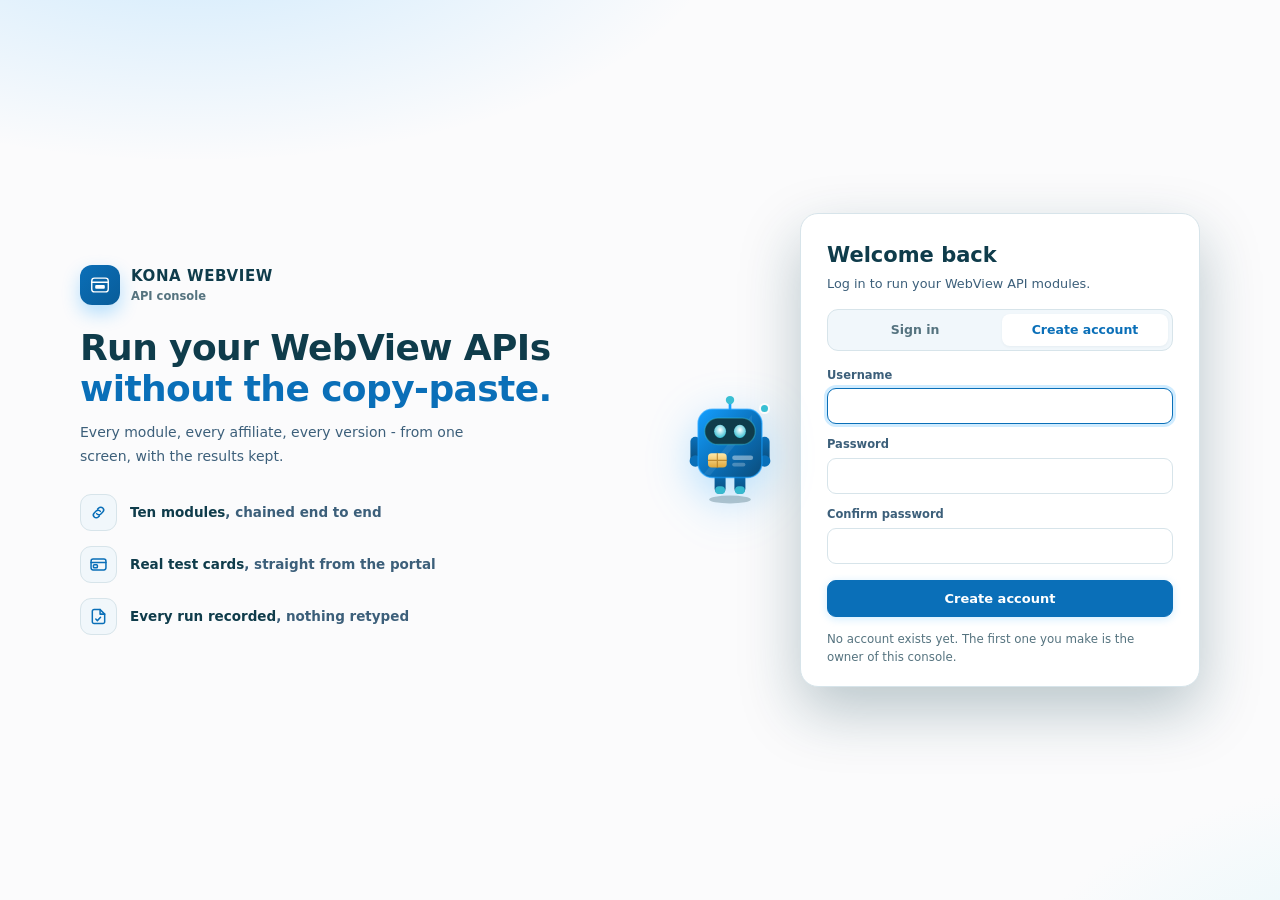
==== commit 6fe15e33: "Place AI BOT in Login page, Query for BOT, Place holder for project name , color theme,  signout" ====
--- a/web/index.html
+++ b/web/index.html
@@ -4,6 +4,7 @@
 <meta charset="utf-8">
 <title>KONA WebView Helper</title>
 <link rel="stylesheet" href="styles.css">
+<link rel="stylesheet" href="appearance.css">
 <link rel="stylesheet" href="flowchart.css">
 <link rel="stylesheet" href="assistant.css">
 <script>
@@ -14,6 +15,25 @@
     var dark = saved ? saved === "dark"
       : window.matchMedia && window.matchMedia("(prefers-color-scheme: dark)").matches;
     document.documentElement.setAttribute("data-theme", dark ? "dark" : "light");
+    /* the saved font and button shape, before first paint; appearance.js does the colours
+       as soon as it loads, which is before the body is drawn */
+    try {
+      var look = JSON.parse(localStorage.getItem("konaAppearance") || "{}");
+      if (look.mode === "custom") {
+        if (look.font === "serif") {
+          document.documentElement.style.setProperty("--font",
+            'Georgia,"Times New Roman","Malgun Gothic",serif');
+        } else if (look.font === "mono") {
+          document.documentElement.style.setProperty("--font",
+            'Consolas,"Cascadia Mono","Courier New","Malgun Gothic",monospace');
+        } else if (look.font === "grotesk") {
+          document.documentElement.style.setProperty("--font",
+            '"Segoe UI Variable Display","Segoe UI",Inter,"Helvetica Neue",Arial,sans-serif');
+        }
+        if (look.shape === "pill") document.documentElement.style.setProperty("--btn-radius", "999px");
+        if (look.shape === "square") document.documentElement.style.setProperty("--btn-radius", "3px");
+      }
+    } catch (e) { /* storage blocked */ }
   })();
 </script>
 <link rel="icon" href="data:image/svg+xml,<svg xmlns='http://www.w3.org/2000/svg' viewBox='0 0 32 32'><rect width='32' height='32' rx='8' fill='%236D28D9'/><rect x='6.5' y='8.5' width='19' height='15' rx='3' fill='none' stroke='white' stroke-width='2'/><path d='M6.5 13h19' stroke='white' stroke-width='2'/><rect x='10' y='16' width='12' height='4.6' rx='1.3' fill='white'/></svg>">
@@ -109,6 +129,30 @@
       <button class="theme-toggle" id="themeToggle" title="Switch between light and dark">
         <span id="themeIcon">☾</span><span id="themeLabel">Dark</span>
       </button>
+      <div class="apx">
+        <button class="theme-toggle apx__open" id="btnAppearance" title="Colour, font, buttons">
+          <svg viewBox="0 0 24 24" width="15" height="15" fill="none" stroke="currentColor"
+               stroke-width="1.8" stroke-linecap="round" stroke-linejoin="round" aria-hidden="true">
+            <path d="M12 3.2a8.8 8.8 0 1 0 0 17.6c1.3 0 2-.8 2-1.8 0-1.6-1.6-1.7-1.6-3 0-.9.8-1.6 1.8-1.6h1.4c2.6 0 4.4-1.8 4.4-4.4 0-3.8-3.5-6.8-8-6.8z"/>
+            <circle cx="7.8" cy="11.4" r="1.1" fill="currentColor" stroke="none"/>
+            <circle cx="10.6" cy="7.6" r="1.1" fill="currentColor" stroke="none"/>
+            <circle cx="15" cy="8.4" r="1.1" fill="currentColor" stroke="none"/>
+          </svg>
+          <span>Theme</span>
+        </button>
+        <div class="apx__menu" id="appearanceMenu"></div>
+      </div>
+      <div class="who" id="whoBox">
+        <span class="who__avatar" id="whoAvatar">?</span>
+        <b class="who__name" id="whoName">—</b>
+        <button class="who__out" id="btnSignOut" type="button" title="Sign out">
+          <svg viewBox="0 0 24 24" width="15" height="15" fill="none" stroke="currentColor"
+               stroke-width="1.9" stroke-linecap="round" stroke-linejoin="round" aria-hidden="true">
+            <path d="M14.5 8.4V5.8a1.8 1.8 0 0 0-1.8-1.8H5.8A1.8 1.8 0 0 0 4 5.8v12.4a1.8 1.8 0 0 0 1.8 1.8h6.9a1.8 1.8 0 0 0 1.8-1.8v-2.6"/>
+            <path d="M9.4 12h11M17.2 8.6 20.6 12l-3.4 3.4"/>
+          </svg>
+        </button>
+      </div>
     </header>
 
     <div class="content">
@@ -482,6 +526,7 @@
 </div>
 
 <div class="toast" id="toast"></div>
+<script src="appearance.js"></script>
 <script src="app.js"></script>
 <script src="flowchart.js"></script>
 <script src="flowvideo.js"></script>
--- a/web/styles.css
+++ b/web/styles.css
@@ -9,71 +9,81 @@
    purple light enough to read on a dark card is too light to carry white text.                */
 :root{
   color-scheme:light;
-  --bg:#FAF8FD;
+  /* The default palette is installonair's: brand blue #149FFF with a #39BFD3 cyan second,
+     on their near-white ground (#FBFBFB / #C8DADF). Two deliberate departures, both for
+     readability: text and button fills use a deeper shade of the same blue, because white on
+     #149FFF is 2.8:1 - the brand colour is kept for glows, rings, focus and the dark theme,
+     where it carries dark text and reads at 7:1. */
+  --bg:#FBFBFC;
   --surface:#FFFFFF;
-  --surface-2:#F4EFFB;
-  --surface-3:#EDE6F7;
-  --line:#E6DFF2;
-  --line-soft:#F0EBF8;
-  --line-hover:#D5C9EC;
-  --accent:#6D28D9;
-  --accent-fill:#6D28D9;
-  --accent-fill-hover:#5B21B6;
+  --surface-2:#F1F7FB;
+  --surface-3:#E4EFF7;
+  --line:#D7E4EA;
+  --line-soft:#EAF2F6;
+  --line-hover:#A9C6D2;
+  --accent:#0A6FB8;
+  --accent-fill:#0A6FB8;
+  --accent-fill-hover:#095C99;
   --on-accent:#FFFFFF;
-  --accent-ink:#4C1D95;
-  --accent-glow:rgba(109,40,217,.28);
-  --accent-ring:rgba(109,40,217,.15);
-  --teal:#0D9488;
-  --teal-text:#0B7A70;
-  --teal-bg:#DCF5F1;
-  --amber:#D97706;
-  --text:#221C33;
-  --text-soft:#463E5C;
-  --muted:#5F6676;
-  --dot-idle:#858CA0;
-  --ok:#166534;
-  --ok-bg:#E7F6EC;
-  --bad:#BE123C;
-  --bad-bg:#FDEAEE;
-  --bad-line:#F6C9D4;
-  --bad-ink:#7C1030;
-  --toast-bg:#2E1065;
-  --shadow:rgba(34,28,51,.04);
-  --shadow-strong:rgba(46,16,101,.35);
+  --accent-ink:#0B4C7A;
+  --accent-glow:rgba(20,159,255,.30);
+  --accent-ring:rgba(20,159,255,.20);
+  --brand:#149FFF;
+  --teal:#39BFD3;
+  --teal-text:#0F6C7C;
+  --teal-bg:#E2F6FA;
+  --amber:#B4690E;
+  --text:#0F3C4B;
+  --text-soft:#3C5F7A;
+  --muted:#55737F;
+  --dot-idle:#92B0B3;
+  --ok:#136B3F;
+  --ok-bg:#E3F6EC;
+  --bad:#C01F3C;
+  --bad-bg:#FDECEF;
+  --bad-line:#F6CBD3;
+  --bad-ink:#7C0F26;
+  --toast-bg:#0F3C4B;
+  --shadow:rgba(15,60,75,.05);
+  --shadow-strong:rgba(15,60,75,.28);
   --mono:Consolas,"Cascadia Mono","Courier New","Malgun Gothic",monospace;
-}
-
+  --font:"Segoe UI","Malgun Gothic",system-ui,sans-serif;
+  --btn-radius:9px;
+}
 [data-theme="dark"]{
   color-scheme:dark;
-  --bg:#130C1F;
-  --surface:#1B1430;
-  --surface-2:#251B3D;
-  --surface-3:#30234C;
-  --line:#3A2D55;
-  --line-soft:#2A2042;
-  --line-hover:#53427A;
-  --accent:#C4A9FB;
-  --accent-fill:#7C3AED;
-  --accent-fill-hover:#8B50F5;
-  --on-accent:#FFFFFF;
-  --accent-ink:#DBCBFF;
-  --accent-glow:rgba(124,58,237,.45);
-  --accent-ring:rgba(196,169,251,.25);
-  --teal:#2DD4BF;
-  --teal-text:#5EE7D4;
-  --teal-bg:#10322F;
-  --amber:#F2A93B;
-  --text:#EFE9FA;
-  --text-soft:#CCC1E4;
-  --muted:#9E93B6;
-  --dot-idle:#6F6388;
+  /* The same two hues on a deep slate-navy. Here the brand blue is bright enough to carry
+     near-black text, so buttons use #149FFF itself. */
+  --bg:#0A1620;
+  --surface:#11232F;
+  --surface-2:#172E3D;
+  --surface-3:#1F3E51;
+  --line:#2A4B5F;
+  --line-soft:#19303F;
+  --line-hover:#3C6B85;
+  --accent:#6FC5FF;
+  --accent-fill:#149FFF;
+  --accent-fill-hover:#3FB2FF;
+  --on-accent:#04202F;
+  --accent-ink:#A8DCFF;
+  --accent-glow:rgba(20,159,255,.45);
+  --accent-ring:rgba(111,197,255,.28);
+  --brand:#149FFF;
+  --teal:#39BFD3;
+  --teal-text:#72DCEC;
+  --teal-bg:#0E3540;
+  --amber:#F0A742;
+  --text:#E8F3F9;
+  --text-soft:#C2D8E4;
+  --muted:#8FAEBD;
+  --dot-idle:#5E7D8C;
   --ok:#5FD98B;
-  --ok-bg:#16301F;
+  --ok-bg:#0F2F1F;
   --bad:#FF93AA;
-  --bad-bg:#371522;
-  --bad-line:#5A2435;
+  --bad-bg:#371A22;
+  --bad-line:#5A2A35;
   --bad-ink:#FFC2CF;
-  --toast-bg:#2A1F45;
+  --toast-bg:#0F2A38;
   --shadow:rgba(0,0,0,.35);
   --shadow-strong:rgba(0,0,0,.6);
 }
@@ -82,7 +92,7 @@
 html,body{height:100%}
 body{
   margin:0;background:var(--bg);color:var(--text);
-  font:14px/1.45 "Segoe UI","Malgun Gothic",system-ui,sans-serif;
+  font:14px/1.45 var(--font);
 }
 .is-hidden{display:none !important}
 .grow{flex:1}
@@ -207,8 +217,8 @@
 }
 
 .btn{
-  border:1px solid var(--line);background:var(--surface);border-radius:9px;padding:9px 15px;
-  font:700 13px "Segoe UI",sans-serif;color:var(--text-soft);cursor:pointer;
+  border:1px solid var(--line);background:var(--surface);border-radius:var(--btn-radius);padding:9px 15px;
+  font:700 13px var(--font);color:var(--text-soft);cursor:pointer;
 }
 .btn:hover{background:var(--surface-2);border-color:var(--accent);color:var(--accent)}
 .btn:disabled{opacity:.55;cursor:default}
@@ -380,6 +390,16 @@
 }
 .toast.is-on{opacity:1;transform:none}
 
+/* On the sign-in page the toast is the whole answer, so it drops in at the top, centred,
+   where the eye already is - not in a corner behind the keyboard. */
+body.gate .toast{
+  right:auto;bottom:auto;top:18px;left:50%;
+  transform:translateX(-50%) translateY(-14px);
+  padding:13px 22px;font-size:13.5px;border-left:0;border-top:4px solid var(--ok);
+  max-width:min(440px,calc(100vw - 32px));text-align:center;
+}
+body.gate .toast.is-on{transform:translateX(-50%) translateY(0)}
+
 /* ----------------------------------------------------------- project row */
 .projectrow{display:flex;gap:9px;align-items:center;flex:1 1 auto;min-width:0}
 .projectrow input,.projectrow select{flex:1 1 auto;min-width:0}
@@ -388,3 +408,103 @@
 /* the refresh glyph sits next to Load from portal - keep it square, not word-width */
 #btnRefreshProjects{padding:0 11px;font-size:15px;line-height:1}
 .select--narrow{max-width:340px}
+
+
+/* ==========================================================================
+   The sign-in page. Deliberately plain: a mark, one line of what this is,
+   two fields. Everything else about the console is behind it.
+   ========================================================================== */
+body.gate{
+  min-height:100vh;display:flex;align-items:center;justify-content:center;padding:28px;
+  background:
+    radial-gradient(900px 420px at 15% -10%,var(--accent-ring),transparent 60%),
+    radial-gradient(700px 380px at 110% 110%,var(--teal-bg),transparent 55%),
+    var(--bg);
+}
+/* two columns: the pitch on the left, the door on the right */
+.gate__wrap{
+  display:grid;grid-template-columns:minmax(0,1fr) 400px;gap:clamp(40px,8vw,140px);
+  align-items:center;width:min(1120px,100%);
+}
+.gate__pitch{max-width:540px}
+.gate__head{
+  margin:0 0 12px;font-size:clamp(25px,2.9vw,36px);line-height:1.14;font-weight:800;
+  letter-spacing:-.6px;color:var(--text);
+}
+/* the first line stays on one line - it is the name of the thing, not a sentence to wrap */
+.gate__head span{white-space:nowrap}
+.gate__head em{font-style:normal;color:var(--accent)}
+.gate__sub{margin:0 0 26px;font-size:14px;line-height:1.65;color:var(--text-soft);max-width:400px}
+
+.gate__card{
+  width:min(400px,100%);background:var(--surface);border:1px solid var(--line);
+  border-radius:18px;padding:26px 26px 20px;box-shadow:0 24px 60px var(--shadow-strong);
+}
+.gate__welcome{margin:0 0 4px;font-size:21px;font-weight:800;color:var(--text)}
+.gate__brand{display:flex;align-items:center;gap:11px;margin-bottom:22px}
+.gate__badge{
+  width:40px;height:40px;border-radius:12px;display:flex;align-items:center;
+  justify-content:center;background:linear-gradient(135deg,var(--accent-fill),var(--accent-fill-hover));
+  box-shadow:0 8px 18px var(--accent-glow);flex:0 0 auto;
+}
+.gate__brand b{display:block;font-size:15px;font-weight:800;letter-spacing:.6px;color:var(--text)}
+.gate__brand i{display:block;font-style:normal;font-size:11.5px;color:var(--muted);font-weight:600}
+.gate__line{margin:0 0 14px;font-size:12.8px;line-height:1.6;color:var(--text-soft)}
+
+/* three short lines about what is behind the door */
+.gate__points{list-style:none;margin:0;padding:0;display:flex;flex-direction:column;gap:15px}
+.gate__points li{
+  display:flex;align-items:center;gap:13px;font-size:13.5px;line-height:1.5;
+  font-weight:600;color:var(--text-soft);
+}
+.gate__points li b{color:var(--text);font-weight:800}
+.gate__points svg{
+  width:19px;height:19px;flex:0 0 auto;color:var(--accent);padding:8px;box-sizing:content-box;
+  background:var(--surface-2);border:1px solid var(--line);border-radius:11px;
+}
+
+@media (max-width:980px){
+  .gate__wrap{grid-template-columns:minmax(0,1fr);gap:28px;width:min(420px,100%)}
+  .gate__pitch{max-width:none}
+  .gate__head{font-size:26px}
+  .gate__sub{margin-bottom:18px}
+  .gate__points{gap:11px}
+}
+
+.gate__tabs{display:flex;gap:4px;background:var(--surface-2);border:1px solid var(--line);
+  border-radius:11px;padding:4px;margin-bottom:16px}
+.gate__tab{
+  flex:1 1 0;font:inherit;font-size:12.5px;font-weight:700;cursor:pointer;padding:7px 10px;
+  border:0;border-radius:8px;background:none;color:var(--muted);
+}
+.gate__tab.is-on{background:var(--surface);color:var(--accent);box-shadow:0 1px 3px var(--shadow)}
+
+.gate__form{display:flex;flex-direction:column;gap:12px}
+.gate__field{display:flex;flex-direction:column;gap:5px}
+.gate__field.is-hidden{display:none}
+.gate__field span{font-size:11.5px;font-weight:700;color:var(--text-soft)}
+.gate__go{width:100%;justify-content:center;margin-top:4px;padding:10px}
+.gate__note{margin:2px 0 0;font-size:11.8px;line-height:1.5;color:var(--muted);min-height:16px}
+.gate__note.is-bad{color:var(--bad)}
+
+/* who is signed in - top right, next to the theme switch */
+.who{
+  display:flex;align-items:center;gap:8px;margin-left:10px;padding:4px 5px 4px 5px;
+  background:var(--surface-2);border:1px solid var(--line);border-radius:999px;
+}
+.who__avatar{
+  width:26px;height:26px;border-radius:50%;flex:0 0 auto;display:flex;align-items:center;
+  justify-content:center;font-size:12px;font-weight:800;letter-spacing:.2px;
+  background:linear-gradient(135deg,var(--accent-fill),var(--accent-fill-hover));
+  color:var(--on-accent);
+}
+.who__name{
+  font-size:12px;font-weight:700;color:var(--text-soft);max-width:130px;
+  overflow:hidden;text-overflow:ellipsis;white-space:nowrap;
+}
+.who__out{
+  background:none;border:0;padding:4px;cursor:pointer;color:var(--muted);border-radius:50%;
+  display:flex;align-items:center;justify-content:center;
+}
+.who__out:hover{background:var(--bad-bg);color:var(--bad)}
+@media (max-width:900px){ .who__name{display:none} }
--- a/web/appearance.css
+++ b/web/appearance.css
@@ -0,0 +1,78 @@
+/* ============================================================================
+   The appearance menu: a small panel under the Theme button in the top bar.
+   ========================================================================== */
+.apx{position:relative;display:flex}
+.apx__open span{font-size:12px}
+
+.apx__menu{
+  position:absolute;top:calc(100% + 9px);right:0;z-index:60;width:272px;
+  background:var(--surface);border:1px solid var(--line);border-radius:14px;
+  box-shadow:0 20px 44px var(--shadow-strong);padding:13px 14px 11px;
+  opacity:0;visibility:hidden;transform:translateY(-6px);
+  transition:opacity .16s ease,transform .16s ease,visibility .16s;
+}
+.apx__menu.is-open{opacity:1;visibility:visible;transform:translateY(0)}
+
+.apx__head{
+  font-size:10.5px;font-weight:800;letter-spacing:.8px;text-transform:uppercase;
+  color:var(--muted);margin-bottom:9px;
+}
+
+/* Default / Customised */
+.apx__modes{
+  display:flex;gap:4px;background:var(--surface-2);border:1px solid var(--line);
+  border-radius:10px;padding:3px;margin-bottom:12px;
+}
+.apx__mode{
+  flex:1 1 0;font:inherit;font-size:12px;font-weight:700;cursor:pointer;padding:6px 8px;
+  border:0;border-radius:7px;background:none;color:var(--muted);
+}
+.apx__mode.is-on{background:var(--surface);color:var(--accent);box-shadow:0 1px 3px var(--shadow)}
+
+/* the controls dim until Customised is chosen, rather than disappearing */
+.apx__body{display:flex;flex-direction:column;gap:11px;transition:opacity .15s ease}
+.apx__body.is-off{opacity:.45}
+.apx__row{display:flex;align-items:center;gap:10px}
+.apx__row>span{
+  width:56px;flex:0 0 auto;font-size:11.5px;font-weight:700;color:var(--text-soft);
+}
+
+.apx__dots{display:flex;flex-wrap:wrap;gap:6px;align-items:center}
+.apx__dot{
+  width:20px;height:20px;border-radius:50%;border:2px solid transparent;cursor:pointer;
+  padding:0;box-shadow:inset 0 0 0 1px rgba(0,0,0,.12);
+}
+.apx__dot.is-on{border-color:var(--text);box-shadow:inset 0 0 0 1px var(--surface)}
+.apx__own{position:relative;width:20px;height:20px;cursor:pointer}
+.apx__own input{position:absolute;inset:0;opacity:0;width:100%;height:100%;cursor:pointer;padding:0}
+.apx__own i{
+  position:absolute;inset:0;border-radius:50%;border:2px solid transparent;
+  background:conic-gradient(#f43f5e,#f59e0b,#22c55e,#06b6d4,#6366f1,#d946ef,#f43f5e);
+  box-shadow:inset 0 0 0 1px rgba(0,0,0,.12);
+}
+.apx__own.is-on i{border-color:var(--text)}
+
+.apx__picks{display:flex;gap:5px;flex-wrap:wrap}
+.apx__pick{
+  font:inherit;font-size:11.5px;font-weight:650;cursor:pointer;padding:5px 9px;
+  border:1px solid var(--line);border-radius:7px;background:var(--surface);color:var(--muted);
+}
+.apx__pick:hover{border-color:var(--line-hover);color:var(--text-soft)}
+.apx__pick.is-on{
+  background:var(--accent-fill);border-color:var(--accent-fill);color:var(--on-accent);
+}
+
+.apx__foot{
+  display:flex;align-items:center;gap:8px;margin-top:12px;padding-top:10px;
+  border-top:1px solid var(--line-soft);
+}
+.apx__note{font-size:10.8px;color:var(--muted);line-height:1.4}
+.apx__reset{
+  margin-left:auto;background:none;border:0;padding:2px 4px;cursor:pointer;
+  font:inherit;font-size:11px;font-weight:700;color:var(--accent);text-decoration:underline;
+}
+
+@media (max-width:700px){
+  .apx__open span{display:none}
+  .apx__menu{width:min(272px,calc(100vw - 28px))}
+}
--- a/web/assistant.css
+++ b/web/assistant.css
@@ -32,6 +32,8 @@
 .chipmate:focus-visible{outline:2px solid var(--accent);outline-offset:4px;border-radius:12px}
 .chipdock.is-dragging .chipmate{animation:none;transform:scale(1.04)}
 .chipdock.is-open .chipmate{animation:none;transform:scale(.94)}
+/* no room anywhere clear of the panel - wait it out rather than sit behind it */
+.chipdock.is-tucked{opacity:0;pointer-events:none}
 
 /* a ring that pings until Chip has been opened once */
 .chipmate::after{
@@ -69,6 +71,36 @@
 .chipdock.is-thinking .chipmate__eye{animation:relayScan 1.1s ease-in-out infinite}
 .chipdock.is-open .chipmate__arm--r{transform:rotate(18deg)}
 
+/* ------------------------------------------------------------ the flight */
+/* Left alone on the sign-in page, it goes for a fly: thrusters lit, a loop out and back, and
+   down again the moment you move the mouse or touch a key. */
+.chipmate__flame{opacity:0;transform-box:fill-box;transform-origin:top center}
+.chipdock.is-flying .chipmate{
+  animation:relayFly 7.5s ease-in-out infinite;transition:none;
+}
+.chipdock.is-flying .chipmate__flame{opacity:1;animation:relayFlame .18s ease-in-out infinite alternate}
+.chipdock.is-flying .chipmate__shadow{opacity:0}
+.chipdock.is-flying .chipmate__arm--l{transform:rotate(-38deg)}
+.chipdock.is-flying .chipmate__arm--r{transform:rotate(38deg)}
+
+@keyframes relayFly{
+  0%{transform:translate(0,0) rotate(0)}
+  10%{transform:translate(-8px,-46px) rotate(-7deg)}
+  28%{transform:translate(-104px,-126px) rotate(-15deg)}
+  46%{transform:translate(-156px,-74px) rotate(7deg)}
+  64%{transform:translate(-96px,-132px) rotate(-9deg)}
+  84%{transform:translate(-18px,-44px) rotate(6deg)}
+  100%{transform:translate(0,0) rotate(0)}
+}
+@keyframes relayFlame{
+  from{transform:scaleY(.7) scaleX(.9);opacity:.75}
+  to{transform:scaleY(1.25) scaleX(1.05);opacity:1}
+}
+@media (prefers-reduced-motion:reduce){
+  .chipdock.is-flying .chipmate,.chipdock.is-flying .chipmate__flame{animation:none}
+  .chipdock.is-flying .chipmate__flame{opacity:0}
+}
+
 @keyframes chipBob{
   0%,100%{transform:translateY(0)}
   50%{transform:translateY(-6px)}
@@ -102,10 +134,14 @@
 
 /* ------------------------------------------------------------- the chat sheet */
 /* Docked to the bottom-right above Relay, the way a support widget opens. */
+/* The size is fixed, the position is not: placePanel() in assistant.js works out where it can
+   sit so that it is always this tall, wherever the mascot has been parked. These values are the
+   starting point and the fallback if that script never runs. */
 .chipchat{
   position:fixed;right:var(--chip-right,22px);bottom:calc(var(--chip-bottom,20px) + 118px);
   z-index:71;
-  width:min(380px,calc(100vw - 44px));height:min(560px,calc(100vh - 160px));
+  width:min(380px,calc(100vw - 44px));
+  height:min(560px,calc(100vh - 48px));
   display:flex;flex-direction:column;overflow:hidden;
   background:var(--surface);border:1px solid var(--line);border-radius:16px;
   box-shadow:0 24px 60px var(--shadow-strong),0 0 0 1px var(--shadow);
@@ -115,7 +151,8 @@
 .chipchat[hidden]{display:none}
 /* the expand control doubles the room without leaving the corner */
 .chipchat.is-big{
-  width:min(620px,calc(100vw - 44px));height:min(820px,calc(100vh - 150px));
+  width:min(620px,calc(100vw - 44px));
+  height:min(820px,calc(100vh - 48px));
 }
 @keyframes chipOpen{
   from{opacity:0;transform:translateY(18px) scale(.94)}
@@ -192,10 +229,21 @@
 
 /* ------------------------------------------------------------------ messages */
 .chipmsg{max-width:94%;font-size:12.9px;line-height:1.62}
-/* a reply is the mark plus its bubble */
-.chiprow{display:flex;align-items:flex-end;gap:8px;align-self:flex-start;max-width:97%}
+/* each side of the conversation is a face plus a bubble */
+.chiprow{display:flex;align-items:flex-end;gap:8px;max-width:97%}
+.chiprow--bot{align-self:flex-start}
+.chiprow--me{align-self:flex-end}
 .chipface{width:23px;height:23px;flex:0 0 auto;margin-bottom:2px;opacity:.95}
-.chiprow .chipmsg--bot{max-width:none}
+/* yours is a plain mark in a soft circle, so it never competes with KonaRelay's */
+.chipface--me{
+  display:flex;align-items:center;justify-content:center;padding:4px;border-radius:50%;
+  background:var(--surface-3);border:1px solid var(--line);color:var(--accent);opacity:1;
+}
+/* the initial of whoever is signed in, in the same circle */
+.chipface__letter{
+  font-size:11.5px;font-weight:800;line-height:1;color:var(--accent-ink);letter-spacing:.2px;
+}
+.chiprow .chipmsg{max-width:none}
 /* the chips and the reasoning block line up under the bubble, not under the face */
 .chipsuggest,.chipthink{margin-left:31px}
 .chipmsg--bot{
